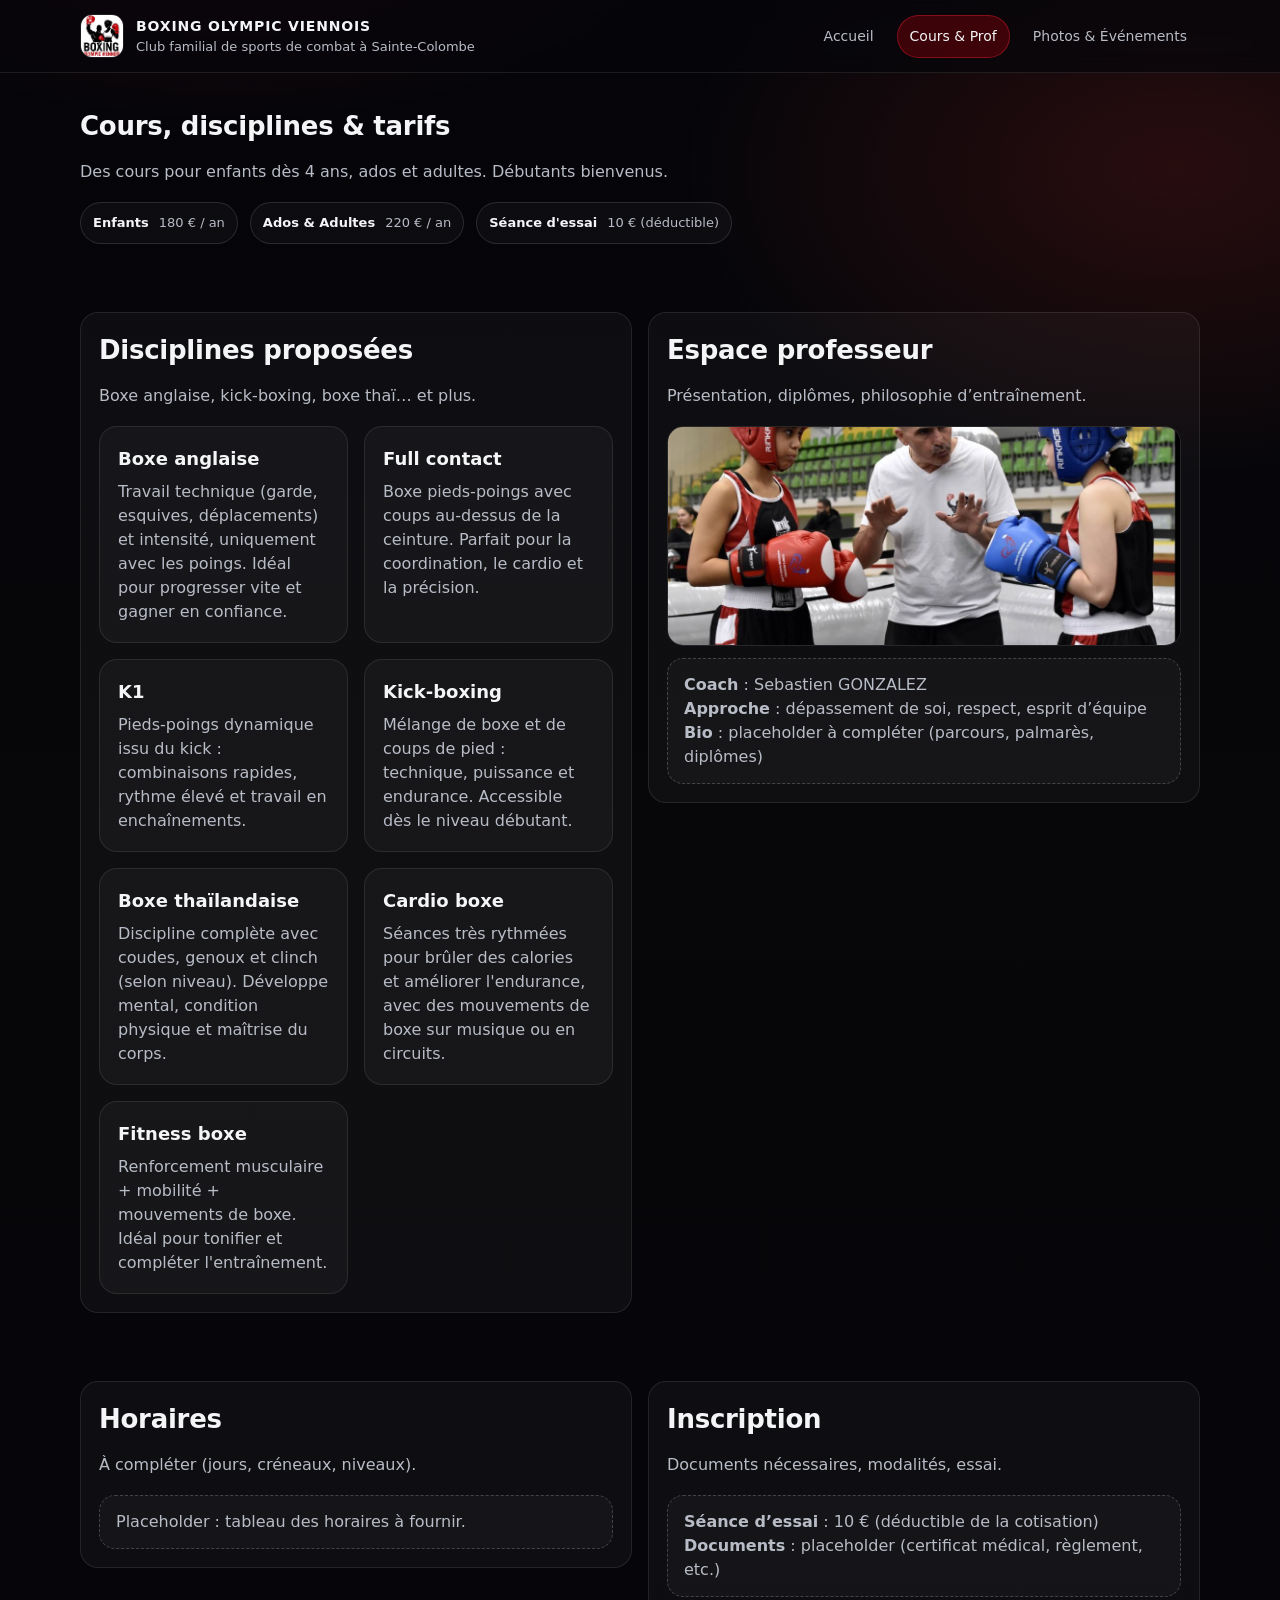
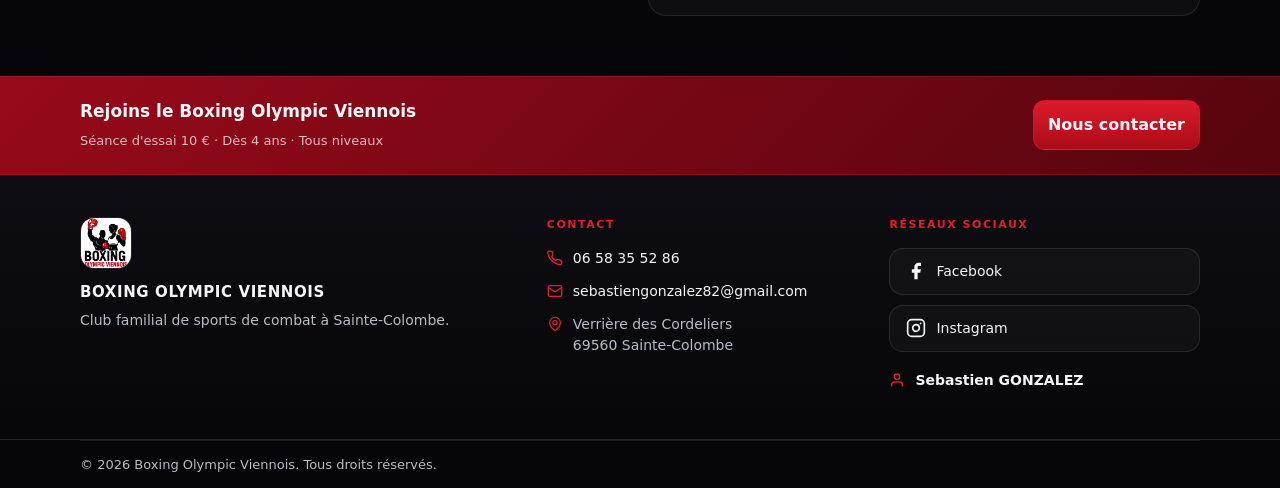
==== cours.html @ 7108d263 "m" ====
<!doctype html>
<html lang="fr">
<head>
  <meta charset="utf-8" />
  <meta name="viewport" content="width=device-width, initial-scale=1" />
  <title>Cours & Prof | Boxing Olympic Viennois</title>
  <meta name="description" content="Cours, disciplines, tarifs et informations professeur du Boxing Olympic Viennois à Sainte-Colombe." />
  <meta name="theme-color" content="#e11d2e" />

  <meta property="og:title" content="Cours & Prof | Boxing Olympic Viennois" />
  <meta property="og:description" content="Cours enfants, ados, adultes. Disciplines, tarifs et infos pratiques." />
  <meta property="og:type" content="website" />
  <meta property="og:image" content="images/logo.jpg" />

  <link rel="icon" href="images/logo.jpg" />
  <link rel="stylesheet" href="styles.css" />

  <script src="site-data.js"></script>
  <script src="script.js" defer></script>
</head>
<body>
  <a class="skip-link" href="#main">Aller au contenu</a>

  <header class="site-header">
    <div class="container header-inner">
      <a class="brand" href="index.html" aria-label="Accueil">
        <img src="images/logo.jpg" alt="Logo Boxing Olympic Viennois" />
        <div class="brand-title">
          <strong id="clubName">Boxing Olympic Viennois</strong>
          <span id="tagline">Club de boxe à Sainte-Colombe</span>
        </div>
      </a>

      <nav class="nav" aria-label="Navigation principale">
        <a href="index.html">Accueil</a>
        <a href="cours.html" aria-current="page">Cours & Prof</a>
        <a href="photos-evenements.html">Photos & Événements</a>
      </nav>
    </div>
  </header>

  <main id="main">
    <section class="section">
      <div class="container">
        <h2>Cours, disciplines & tarifs</h2>
        <p class="lead">Des cours pour enfants dès 4 ans, ados et adultes. Débutants bienvenus.</p>
        <div class="meta-row" id="pricing"></div>
      </div>
    </section>

    <section class="section">
      <div class="container split">
        <div class="card">
          <h2>Disciplines proposées</h2>
          <p class="lead">Boxe anglaise, kick-boxing, boxe thaï… et plus.</p>
          <div class="grid discipline-grid" id="disciplinesCards"></div>
        </div>

        <div class="card">
          <h2>Espace professeur</h2>
          <p class="lead">Présentation, diplômes, philosophie d’entraînement.</p>
          <img class="prof-photo" src="images/sebastien.jpg" alt="Sebastien GONZALEZ - Professeur" loading="lazy" />
          <div class="notice">
            <div><strong>Coach</strong> : Sebastien GONZALEZ</div>
            <div><strong>Approche</strong> : dépassement de soi, respect, esprit d’équipe</div>
            <div><strong>Bio</strong> : placeholder à compléter (parcours, palmarès, diplômes)</div>
          </div>
        </div>
      </div>
    </section>

    <section class="section">
      <div class="container split">
        <div class="card">
          <h2>Horaires</h2>
          <p class="lead">À compléter (jours, créneaux, niveaux).</p>
          <div class="notice">Placeholder : tableau des horaires à fournir.</div>
        </div>

        <div class="card">
          <h2>Inscription</h2>
          <p class="lead">Documents nécessaires, modalités, essai.</p>
          <div class="notice">
            <div><strong>Séance d’essai</strong> : 10 € (déductible de la cotisation)</div>
            <div><strong>Documents</strong> : placeholder (certificat médical, règlement, etc.)</div>
          </div>
        </div>
      </div>
    </section>
  </main>

  <footer class="site-footer" id="contact">

    <div class="footer-cta">
      <div class="container footer-cta-inner">
        <div>
          <strong>Rejoins le Boxing Olympic Viennois</strong>
          <span>Séance d'essai 10 € · Dès 4 ans · Tous niveaux</span>
        </div>
        <a class="btn primary" href="mailto:sebastiengonzalez82@gmail.com">Nous contacter</a>
      </div>
    </div>

    <div class="footer-body">
      <div class="container footer-cols">

        <div class="footer-col footer-col--brand">
          <img src="images/logo.jpg" alt="Logo Boxing Olympic Viennois" class="footer-logo" />
          <strong id="clubNameFooter">Boxing Olympic Viennois</strong>
          <p>Club familial de sports de combat à Sainte-Colombe.</p>
        </div>

        <div class="footer-col">
          <div class="footer-col-title">Contact</div>
          <div class="footer-contact-row">
            <svg xmlns="http://www.w3.org/2000/svg" width="16" height="16" viewBox="0 0 24 24" fill="none" stroke="currentColor" stroke-width="2" stroke-linecap="round" stroke-linejoin="round" aria-hidden="true"><path d="M22 16.92v3a2 2 0 0 1-2.18 2 19.79 19.79 0 0 1-8.63-3.07A19.5 19.5 0 0 1 4.11 12.5a19.79 19.79 0 0 1-3.07-8.67A2 2 0 0 1 3 1.72h3a2 2 0 0 1 2 1.72c.127.96.361 1.903.7 2.81a2 2 0 0 1-.45 2.11L7.09 9.91a16 16 0 0 0 6 6l1.27-1.27a2 2 0 0 1 2.11-.45c.907.339 1.85.573 2.81.7A2 2 0 0 1 21 16.92z"/></svg>
            <a id="contactPhone" href="tel:+33658355286">06 58 35 52 86</a>
          </div>
          <div class="footer-contact-row">
            <svg xmlns="http://www.w3.org/2000/svg" width="16" height="16" viewBox="0 0 24 24" fill="none" stroke="currentColor" stroke-width="2" stroke-linecap="round" stroke-linejoin="round" aria-hidden="true"><rect width="20" height="16" x="2" y="4" rx="2"/><path d="m22 7-8.97 5.7a1.94 1.94 0 0 1-2.06 0L2 7"/></svg>
            <a id="contactEmail" href="mailto:sebastiengonzalez82@gmail.com">sebastiengonzalez82@gmail.com</a>
          </div>
          <div class="footer-contact-row">
            <svg xmlns="http://www.w3.org/2000/svg" width="16" height="16" viewBox="0 0 24 24" fill="none" stroke="currentColor" stroke-width="2" stroke-linecap="round" stroke-linejoin="round" aria-hidden="true"><path d="M20 10c0 6-8 12-8 12s-8-6-8-12a8 8 0 0 1 16 0Z"/><circle cx="12" cy="10" r="3"/></svg>
            <div id="contactAddress">Verrière des Cordeliers<br>69560 Sainte-Colombe</div>
          </div>
        </div>

        <div class="footer-col">
          <div class="footer-col-title">Réseaux sociaux</div>
          <div class="footer-socials">
            <a class="social-btn" id="contactFacebook" href="https://www.facebook.com/sebastien.gonzalez.7921" target="_blank" rel="noopener" aria-label="Facebook">
              <svg xmlns="http://www.w3.org/2000/svg" width="20" height="20" viewBox="0 0 24 24" aria-hidden="true"><path fill="currentColor" d="M18 2h-3a5 5 0 0 0-5 5v3H7v4h3v8h4v-8h3l1-4h-4V7a1 1 0 0 1 1-1h3z"/></svg>
              <span>Facebook</span>
            </a>
            <a class="social-btn" id="contactInstagram" href="#" target="_blank" rel="noopener" aria-label="Instagram">
              <svg xmlns="http://www.w3.org/2000/svg" width="20" height="20" viewBox="0 0 24 24" fill="none" stroke="currentColor" stroke-width="2" stroke-linecap="round" stroke-linejoin="round" aria-hidden="true"><rect width="20" height="20" x="2" y="2" rx="5" ry="5"/><path d="M16 11.37A4 4 0 1 1 12.63 8 4 4 0 0 1 16 11.37z"/><line x1="17.5" x2="17.51" y1="6.5" y2="6.5"/></svg>
              <span>Instagram</span>
            </a>
          </div>
          <div class="footer-contact-row" style="margin-top:18px">
            <svg xmlns="http://www.w3.org/2000/svg" width="16" height="16" viewBox="0 0 24 24" fill="none" stroke="currentColor" stroke-width="2" stroke-linecap="round" stroke-linejoin="round" aria-hidden="true"><path d="M20 21v-2a4 4 0 0 0-4-4H8a4 4 0 0 0-4 4v2"/><circle cx="12" cy="7" r="4"/></svg>
            <strong id="contactName">Sebastien GONZALEZ</strong>
          </div>
        </div>

      </div>
    </div>

    <div class="container subfooter">
      <div>© <span id="year"></span> Boxing Olympic Viennois. Tous droits réservés.</div>
    </div>

    <script>
      document.getElementById('year').textContent = new Date().getFullYear();
    </script>
  </footer>
</body>
</html>
---- styles.css ----
:root{
  --bg:#07070a;
  --panel:#0f1016;
  --text:#f4f5f7;
  --muted:#b8bcc6;
  --red:#e11d2e;
  --red2:#ff3b30;
  --redDark:#2a0b10;
  --redDark2:#3a0c13;
  --border:rgba(255,255,255,.09);
  --shadow:0 18px 60px rgba(0,0,0,.55);
  --radius:18px;
}
*{box-sizing:border-box}
html{scroll-behavior:smooth}
body{
  margin:0;
  font-family:ui-sans-serif,system-ui,-apple-system,Segoe UI,Roboto,Helvetica,Arial,"Apple Color Emoji","Segoe UI Emoji";
  color:var(--text);
  background:
    radial-gradient(1000px 600px at 18% -10%, rgba(225,29,46,.20), transparent 55%),
    radial-gradient(900px 560px at 92% 8%, rgba(255,59,48,.14), transparent 55%),
    linear-gradient(180deg, #050509 0%, #07070a 40%, #050509 100%);
  line-height:1.5;
}
a{color:inherit;text-decoration:none}
a:hover{color:var(--text)}
img{max-width:100%;display:block}
.container{width:min(1120px, calc(100% - 40px)); margin:0 auto}

.skip-link{
  position:absolute; left:-999px; top:auto; width:1px; height:1px; overflow:hidden;
}
.skip-link:focus{
  left:16px; top:16px; width:auto; height:auto; padding:10px 12px;
  background:var(--panel); border:1px solid var(--border); border-radius:12px; z-index:2000;
}

.site-header{position:sticky; top:0; z-index:1000; backdrop-filter:blur(12px); background:rgba(7,7,10,.70); border-bottom:1px solid var(--border)}
.header-inner{display:flex; align-items:center; justify-content:space-between; padding:14px 0; gap:16px}
.brand{display:flex; align-items:center; gap:12px; min-width:0}
.brand img{width:44px; height:44px; border-radius:12px; object-fit:cover; border:1px solid var(--border)}
.brand-title{display:flex; flex-direction:column; min-width:0}
.brand-title strong{font-size:14px; letter-spacing:.06em; text-transform:uppercase; white-space:nowrap; overflow:hidden; text-overflow:ellipsis}
.brand-title span{font-size:13px; color:var(--muted); white-space:nowrap; overflow:hidden; text-overflow:ellipsis}

.nav{display:flex; align-items:center; gap:10px; flex-wrap:wrap; justify-content:flex-end}
.nav a{
  padding:10px 12px;
  border:1px solid transparent;
  border-radius:999px;
  color:var(--muted);
  font-size:14px;
}
.nav a:hover{color:var(--text); border-color:rgba(255,255,255,.12); background:rgba(90, 1, 1, 0.497)}
.nav a[aria-current="page"]{color:var(--text); border-color:rgba(225,29,46,.45); background:rgba(120, 1, 11, 0.468)}

.hero{padding:48px 0 18px}
.hero-grid{display:grid; grid-template-columns: 1.2fr .8fr; gap:22px; align-items:stretch}
.hero-card{
  background:linear-gradient(180deg, rgba(255,255,255,.06), rgba(255,255,255,.02));
  border:1px solid var(--border);
  border-radius:var(--radius);
  box-shadow:var(--shadow);
  overflow:hidden;
}
.hero-main{padding:28px}
.kicker{display:inline-flex; align-items:center; gap:10px; font-size:13px; color:var(--muted)}
.kicker .dot{width:8px; height:8px; border-radius:999px; background:var(--red)}
.hero h1{margin:10px 0 10px; font-size:44px; letter-spacing:-.02em; line-height:1.1}
.hero p{margin:0; color:var(--muted); font-size:16px; max-width:62ch}
.hero-actions{display:flex; gap:12px; margin-top:18px; flex-wrap:wrap}
.btn{
  display:inline-flex; align-items:center; justify-content:center;
  padding:12px 14px;
  border-radius:12px;
  border:1px solid rgba(255,255,255,.12);
  background:rgba(255,255,255,.04);
  color:var(--text);
  font-weight:600;
}
.btn:hover{border-color:rgba(255,255,255,.18); background:rgba(255,255,255,.06)}
.btn.primary{
  border-color:rgba(225,29,46,.55);
  background:linear-gradient(180deg, rgba(225,29,46,.95), rgba(175,12,26,.95));
}
.btn.primary:hover{filter:saturate(1.05) brightness(1.03)}

.hero-side{display:flex; flex-direction:column}
.hero-side .hero-card{height:100%}
.hero-media{position:relative; height:100%}
.hero-media img{width:100%; height:100%; object-fit:cover; opacity:.92}
.hero-media::after{
  content:"";
  position:absolute; inset:0;
  background:linear-gradient(180deg, rgba(7,7,10,.10) 0%, rgba(7,7,10,.60) 70%, rgba(7,7,10,.92) 100%);
}
.hero-badges{position:absolute; inset:auto 18px 18px 18px; display:flex; gap:10px; flex-wrap:wrap; z-index:2}
.badge{display:inline-flex; align-items:center; gap:10px; padding:10px 12px; border-radius:999px; border:1px solid rgba(255,255,255,.14); background:rgba(7,7,10,.55); color:var(--text); font-size:13px}
.badge span{color:var(--muted)}

.section{padding:34px 0}
.section h2{margin:0 0 14px; font-size:26px; letter-spacing:-.01em}
.section p.lead{margin:0 0 18px; color:var(--muted); max-width:75ch}

.band{
  border-top:1px solid var(--border);
  border-bottom:1px solid var(--border);
}
.band--red{
  background:
    radial-gradient(900px 520px at 15% 0%, rgba(225,29,46,.22), transparent 55%),
    linear-gradient(180deg, rgba(42,11,16,.92), rgba(26,8,12,.92));
}

.grid{display:grid; grid-template-columns: repeat(12, 1fr); gap:16px}
.card{
  background:rgba(255,255,255,.035);
  border:1px solid var(--border);
  border-radius:var(--radius);
  padding:18px;
}
.card h3{margin:0 0 8px; font-size:18px}
.card p{margin:0; color:var(--muted)}

.card--accent{
  background:linear-gradient(180deg, rgba(137, 9, 28, 0.7), rgba(182, 12, 40, 0.4));
  border-color:rgba(137, 26, 35, 0.673);
}
.card--accent h2, .card--accent h3{color:var(--text)}
.card--accent p{color:rgba(244,245,247,.84)}

 .prof-photo{
   width:100%;
   height:220px;
   object-fit:cover;
   border-radius:16px;
   border:1px solid rgba(255,255,255,.10);
   margin:12px 0 12px;
 }

.discipline-grid .card{grid-column: span 6}

.disc-tags{display:flex; flex-wrap:wrap; gap:8px; margin-top:14px}
.disc-tag{
  display:inline-flex; align-items:center;
  padding:8px 16px;
  border-radius:999px;
  border:1px solid rgba(225,29,46,.35);
  background:rgba(225,29,46,.10);
  color:var(--text);
  font-size:13px;
  font-weight:500;
  letter-spacing:.01em;
}

.features .card{grid-column: span 4}

.split{display:grid; grid-template-columns: 1fr 1fr; gap:16px; align-items:start}
.list{margin:0; padding-left:18px; color:var(--muted)}
.list li{margin:8px 0}

.meta-row{display:flex; gap:12px; flex-wrap:wrap; margin-top:14px}
.pill{display:inline-flex; align-items:center; gap:10px; padding:10px 12px; border-radius:999px; border:1px solid rgba(255,255,255,.12); background:rgba(255,255,255,.03); color:var(--muted); font-size:13px}
.pill strong{color:var(--text); font-weight:700}

.gallery{display:grid; grid-template-columns:repeat(12, 1fr); gap:12px}
.gallery a{grid-column:span 3; border-radius:16px; overflow:hidden; border:1px solid var(--border); background:rgba(255,255,255,.03)}
.gallery img{width:100%; height:190px; object-fit:cover; transition:transform .25s ease}
.gallery a:hover img{transform:scale(1.04)}
.gallery .caption{padding:10px 12px; color:var(--muted); font-size:13px}

.partners{display:grid; grid-template-columns:repeat(12, 1fr); gap:12px}
.partner{grid-column:span 3; display:flex; flex-direction:column; gap:10px; padding:14px; border-radius:16px; border:1px solid var(--border); background:rgba(255,255,255,.03)}
.partner img{width:100%; height:240px; object-fit:cover; border-radius:12px; border:1px solid rgba(255,255,255,.10)}
.partner strong{font-size:14px}
.partner span{font-size:13px; color:var(--muted)}
.partner:hover{border-color:rgba(225,29,46,.35)}

.modal{
  position:fixed;
  inset:0;
  display:none;
  align-items:center;
  justify-content:center;
  padding:20px;
  background:rgba(0,0,0,.72);
  backdrop-filter:blur(6px);
  z-index:3000;
}
.modal[aria-hidden="false"]{display:flex}
.modal__dialog{
  width:min(600px, 100%);
  max-height:calc(100vh - 40px);
  overflow:auto;
  border-radius:18px;
  border:1px solid rgba(255,255,255,.14);
  background:rgba(15,16,22,.92);
  box-shadow:var(--shadow);
}
.modal__top{
  display:flex;
  align-items:center;
  justify-content:space-between;
  gap:12px;
  padding:14px 14px 10px;
  border-bottom:1px solid var(--border);
}
.modal__title{font-weight:800}
.modal__close{
  appearance:none;
  border:1px solid rgba(255,255,255,.14);
  background:rgba(255,255,255,.04);
  color:var(--text);
  border-radius:12px;
  padding:10px 12px;
  cursor:pointer;
}
.modal__close:hover{background:rgba(255,255,255,.06)}
.modal__body{padding:14px}
.modal__img{width:100%; height:auto; border-radius:16px; border:1px solid rgba(255,255,255,.10)}
.modal__actions{display:flex; gap:10px; flex-wrap:wrap; padding:0 14px 14px}

.site-footer{margin-top:26px}

.footer-cta{
  background:linear-gradient(135deg, rgba(160,10,28,.95) 0%, rgba(90,5,15,.95) 100%);
  border-top:1px solid rgba(255,255,255,.08);
  border-bottom:1px solid rgba(225,29,46,.25);
}
.footer-cta-inner{
  display:flex; align-items:center; justify-content:space-between; gap:16px; flex-wrap:wrap;
  padding:22px 0;
}
.footer-cta strong{font-size:17px; display:block; margin-bottom:4px}
.footer-cta span{font-size:13px; color:rgba(255,255,255,.72)}

.footer-body{
  background:linear-gradient(180deg, #0d0d13 0%, #070709 100%);
  border-bottom:1px solid var(--border);
  padding:42px 0 36px;
}
.footer-cols{display:grid; grid-template-columns:1.4fr 1fr 1fr; gap:32px}
.footer-col-title{
  font-size:11px; letter-spacing:.14em; text-transform:uppercase;
  color:var(--red); font-weight:700; margin-bottom:14px;
}
.footer-logo{width:52px; height:52px; border-radius:14px; object-fit:cover; border:1px solid var(--border); margin-bottom:12px}
.footer-col--brand strong{font-size:15px; letter-spacing:.04em; text-transform:uppercase; display:block; margin-bottom:6px}
.footer-col--brand p{color:var(--muted); font-size:14px; margin:0}

.footer-contact-row{display:flex; align-items:flex-start; gap:10px; margin-bottom:12px; color:var(--muted); font-size:14px}
.footer-contact-row svg{flex-shrink:0; color:var(--red); margin-top:2px}
.footer-contact-row a{color:var(--text)}
.footer-contact-row a:hover{color:var(--red2)}
.footer-contact-row strong{color:var(--text)}

.footer-socials{display:flex; flex-direction:column; gap:10px}
.social-btn{
  display:inline-flex; align-items:center; gap:10px;
  padding:12px 16px; border-radius:14px;
  border:1px solid rgba(255,255,255,.10);
  background:rgba(255,255,255,.03);
  color:var(--text); font-size:14px;
}
.social-btn:hover{border-color:rgba(225,29,46,.45); background:rgba(225,29,46,.08); color:var(--text)}

.subfooter{padding:14px 0; color:var(--muted); font-size:13px; border-top:1px solid var(--border)}

.notice{padding:14px 16px; border-radius:16px; border:1px dashed rgba(255,255,255,.20); background:rgba(255,255,255,.03); color:var(--muted)}

@media (max-width: 980px){
  .hero-grid{grid-template-columns:1fr}
  .hero h1{font-size:38px}
  .features .card{grid-column:span 6}
  .gallery a{grid-column:span 4}
  .partner{grid-column:span 4}
}
@media (max-width: 640px){
  .header-inner{padding:12px 0}
  .brand-title span{display:none}
  .hero{padding:34px 0 12px}
  .hero h1{font-size:32px}
  .hero-main{padding:20px}
  .features .card{grid-column:span 12}
  .split{grid-template-columns:1fr}
  .gallery a{grid-column:span 6}
  .partner{grid-column:span 6}
  .footer-cols{grid-template-columns:1fr 1fr}
  .footer-cta-inner{flex-direction:column; align-items:flex-start}
}
@media (max-width: 420px){
  .gallery a{grid-column:span 12}
  .partner{grid-column:span 12}
  .footer-cols{grid-template-columns:1fr}
}
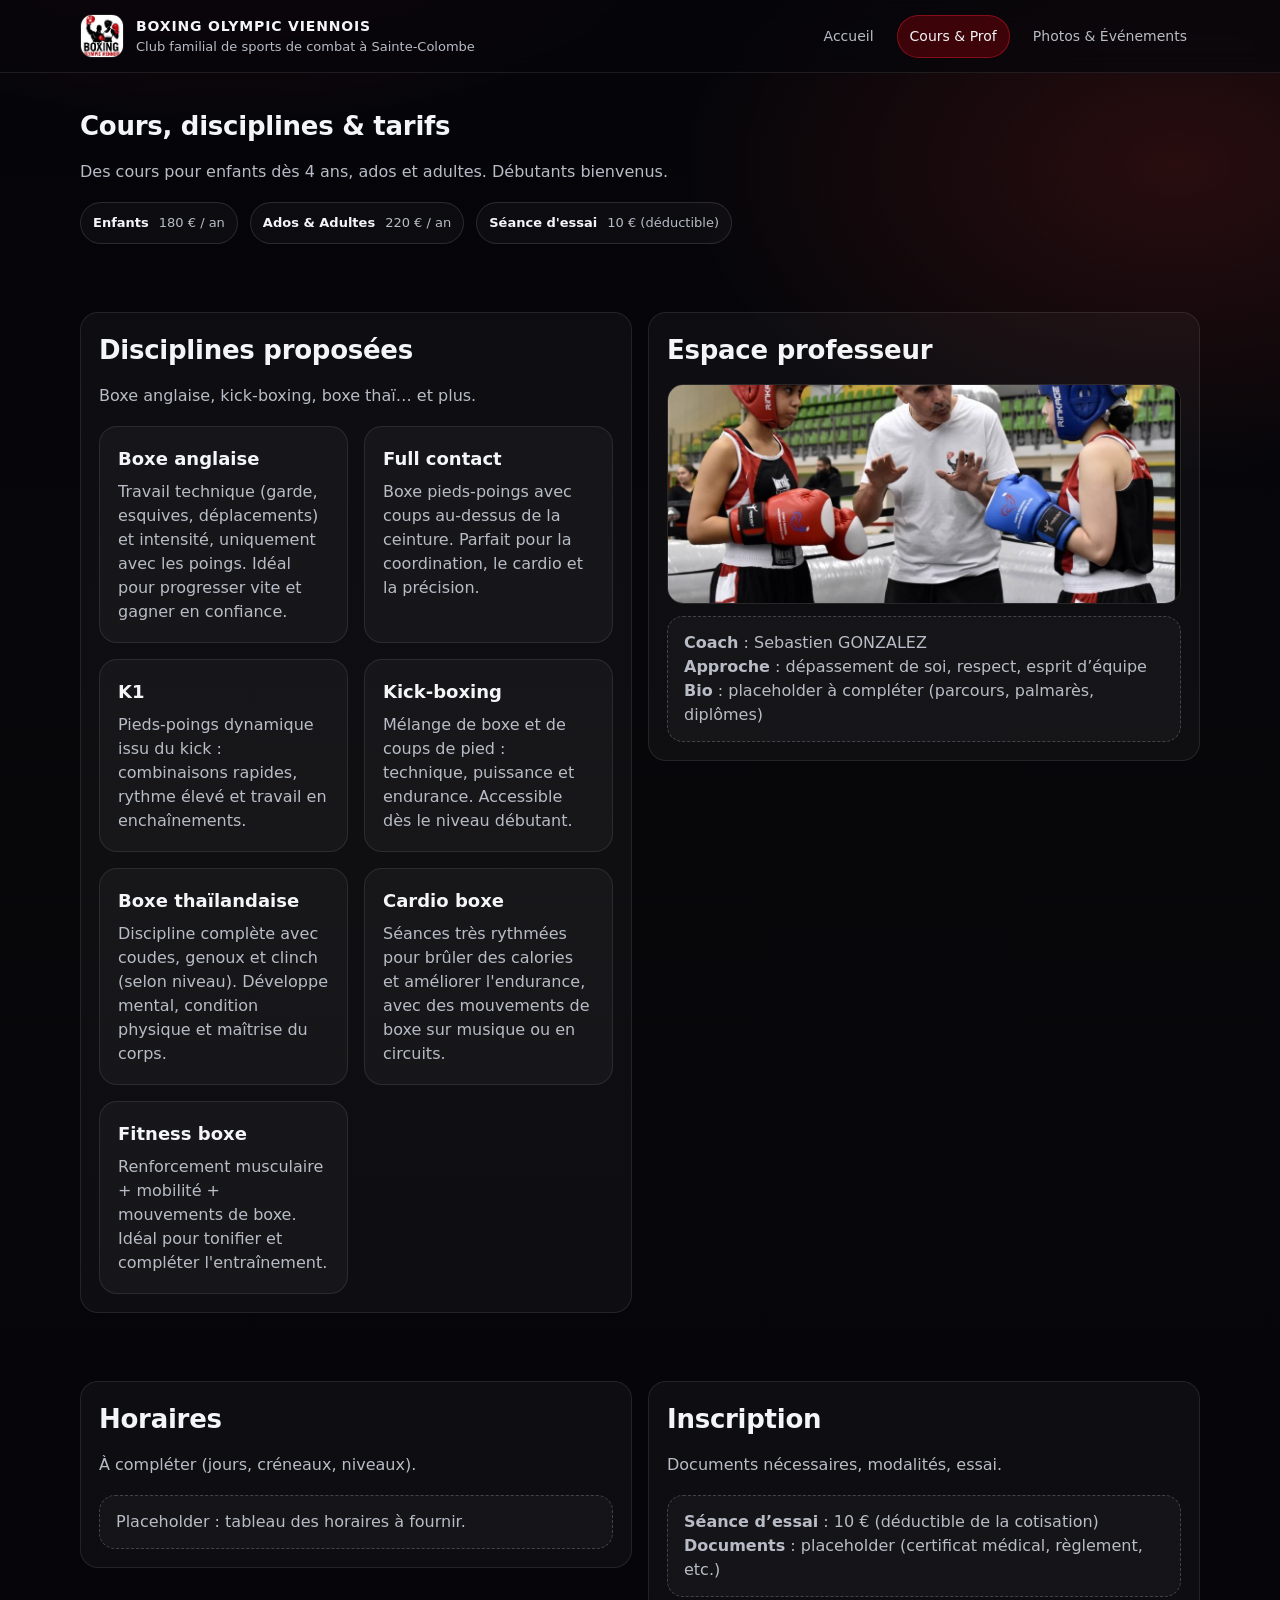
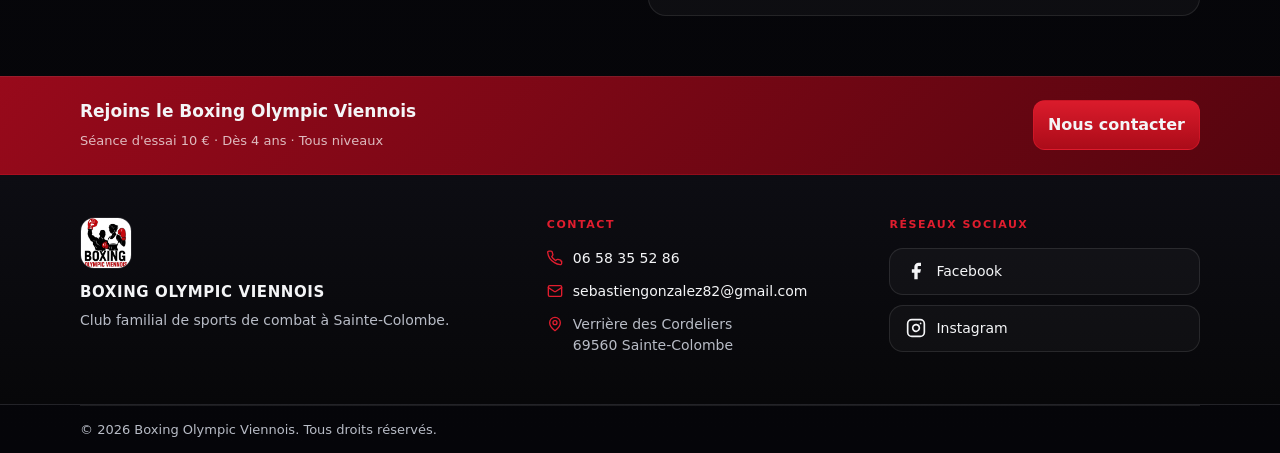
==== commit a6a55ce1: "m" ====
--- a/cours.html
+++ b/cours.html
@@ -58,7 +58,6 @@
 
         <div class="card">
           <h2>Espace professeur</h2>
-          <p class="lead">Présentation, diplômes, philosophie d’entraînement.</p>
           <img class="prof-photo" src="images/sebastien.jpg" alt="Sebastien GONZALEZ - Professeur" loading="lazy" />
           <div class="notice">
             <div><strong>Coach</strong> : Sebastien GONZALEZ</div>
@@ -138,10 +137,6 @@
               <span>Instagram</span>
             </a>
           </div>
-          <div class="footer-contact-row" style="margin-top:18px">
-            <svg xmlns="http://www.w3.org/2000/svg" width="16" height="16" viewBox="0 0 24 24" fill="none" stroke="currentColor" stroke-width="2" stroke-linecap="round" stroke-linejoin="round" aria-hidden="true"><path d="M20 21v-2a4 4 0 0 0-4-4H8a4 4 0 0 0-4 4v2"/><circle cx="12" cy="7" r="4"/></svg>
-            <strong id="contactName">Sebastien GONZALEZ</strong>
-          </div>
         </div>
 
       </div>
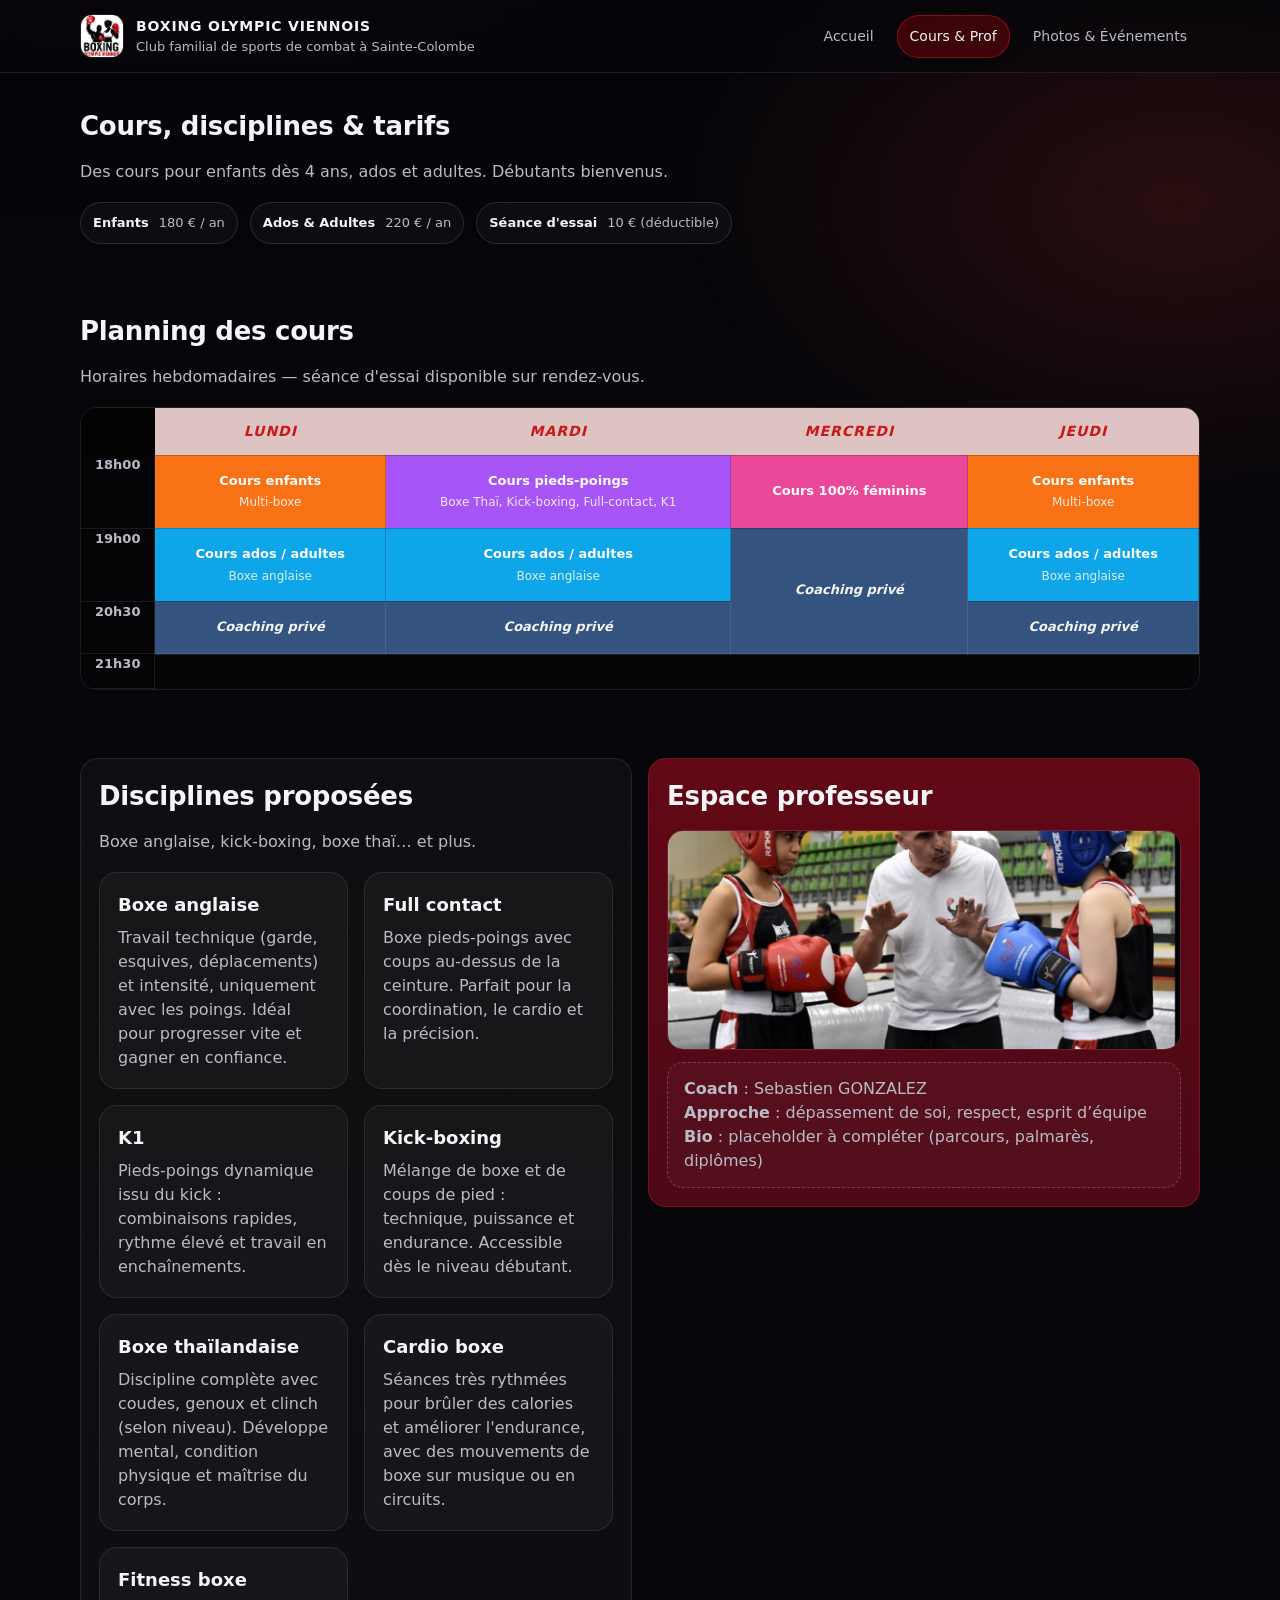
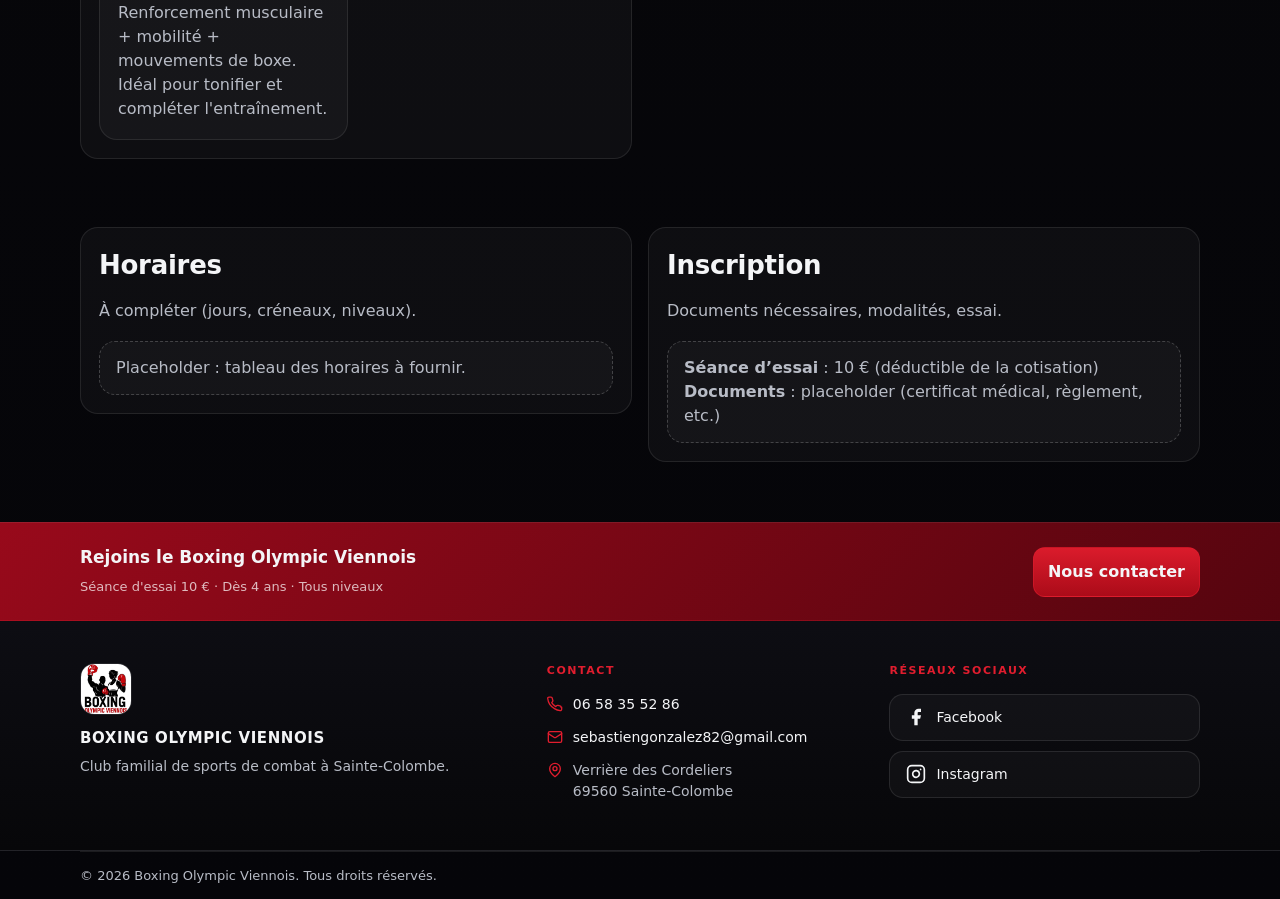
==== commit 1d2a5869: "m" ====
--- a/cours.html
+++ b/cours.html
@@ -49,6 +49,52 @@
     </section>
 
     <section class="section">
+      <div class="container">
+        <h2>Planning des cours</h2>
+        <p class="lead">Horaires hebdomadaires — séance d'essai disponible sur rendez-vous.</p>
+        <div class="schedule-wrap">
+          <table class="schedule">
+            <thead>
+              <tr>
+                <th class="schedule__time-col"></th>
+                <th>Lundi</th>
+                <th>Mardi</th>
+                <th>Mercredi</th>
+                <th>Jeudi</th>
+              </tr>
+            </thead>
+            <tbody>
+              <tr>
+                <td class="schedule__time">18h00</td>
+                <td class="schedule__cell schedule__cell--kids">Cours enfants<br><em>Multi-boxe</em></td>
+                <td class="schedule__cell schedule__cell--combat">Cours pieds-poings<br><em>Boxe Thaï, Kick-boxing, Full-contact, K1</em></td>
+                <td class="schedule__cell schedule__cell--ladies">Cours 100% féminins</td>
+                <td class="schedule__cell schedule__cell--kids">Cours enfants<br><em>Multi-boxe</em></td>
+              </tr>
+              <tr>
+                <td class="schedule__time">19h00</td>
+                <td class="schedule__cell schedule__cell--adults">Cours ados / adultes<br><em>Boxe anglaise</em></td>
+                <td class="schedule__cell schedule__cell--adults">Cours ados / adultes<br><em>Boxe anglaise</em></td>
+                <td class="schedule__cell schedule__cell--coaching" rowspan="2">Coaching privé</td>
+                <td class="schedule__cell schedule__cell--adults">Cours ados / adultes<br><em>Boxe anglaise</em></td>
+              </tr>
+              <tr>
+                <td class="schedule__time">20h30</td>
+                <td class="schedule__cell schedule__cell--coaching">Coaching privé</td>
+                <td class="schedule__cell schedule__cell--coaching">Coaching privé</td>
+                <td class="schedule__cell schedule__cell--coaching">Coaching privé</td>
+              </tr>
+              <tr>
+                <td class="schedule__time">21h30</td>
+                <td class="schedule__end" colspan="4"></td>
+              </tr>
+            </tbody>
+          </table>
+        </div>
+      </div>
+    </section>
+
+    <section class="section">
       <div class="container split">
         <div class="card">
           <h2>Disciplines proposées</h2>
@@ -56,7 +102,7 @@
           <div class="grid discipline-grid" id="disciplinesCards"></div>
         </div>
 
-        <div class="card">
+        <div class="card card--accent">
           <h2>Espace professeur</h2>
           <img class="prof-photo" src="images/sebastien.jpg" alt="Sebastien GONZALEZ - Professeur" loading="lazy" />
           <div class="notice">
--- a/styles.css
+++ b/styles.css
@@ -156,6 +156,59 @@
 
 .features .card{grid-column: span 4}
 
+.schedule-wrap{overflow-x:auto; -webkit-overflow-scrolling:touch; border-radius:16px; border:1px solid var(--border)}
+.schedule{
+  width:100%; border-collapse:collapse; min-width:560px;
+}
+.schedule thead th{
+  background:rgba(255, 224, 224, 0.867);
+  color:#ca1717;
+  font-style:italic;
+  font-weight:800;
+  padding:13px 16px;
+  text-align:center;
+  text-transform:uppercase;
+  letter-spacing:.07em;
+  font-size:14px;
+}
+.schedule__time-col{width:70px}
+.schedule thead th:first-child{background:rgba(0,0,0,.55); width:70px}
+.schedule__time{
+  color:var(--muted);
+  font-size:13px;
+  font-weight:700;
+  text-align:right;
+  padding:0px 14px 14px;
+  white-space:nowrap;
+  background:rgba(0,0,0,.35);
+  vertical-align:top;
+  border-right:1px solid var(--border);
+  border-bottom:1px solid var(--border);
+}
+.schedule__cell{
+  padding:16px 12px;
+  text-align:center;
+  font-weight:700;
+  font-size:13px;
+  border:1px solid rgba(0,0,0,.20);
+  vertical-align:middle;
+  line-height:1.45;
+}
+.schedule__cell em{
+  font-weight:400;
+  font-style:normal;
+  display:block;
+  font-size:12px;
+  margin-top:4px;
+  opacity:.85;
+}
+.schedule__end{border-top:2px solid var(--border); height:6px; background:rgba(0,0,0,.25)}
+.schedule__cell--kids    {background:#f97316; color:#fffdff}
+.schedule__cell--combat  {background:#a855f7; color:#fffdff}
+.schedule__cell--ladies  {background:#ec4899; color:#fffdff}
+.schedule__cell--adults  {background:#0ea5e9; color:#fffdff}
+.schedule__cell--coaching{background:rgba(67, 107, 162, 0.774); fffdff; font-style:italic; border:1px solid rgba(148,163,184,.20)}
+
 .split{display:grid; grid-template-columns: 1fr 1fr; gap:16px; align-items:start}
 .list{margin:0; padding-left:18px; color:var(--muted)}
 .list li{margin:8px 0}
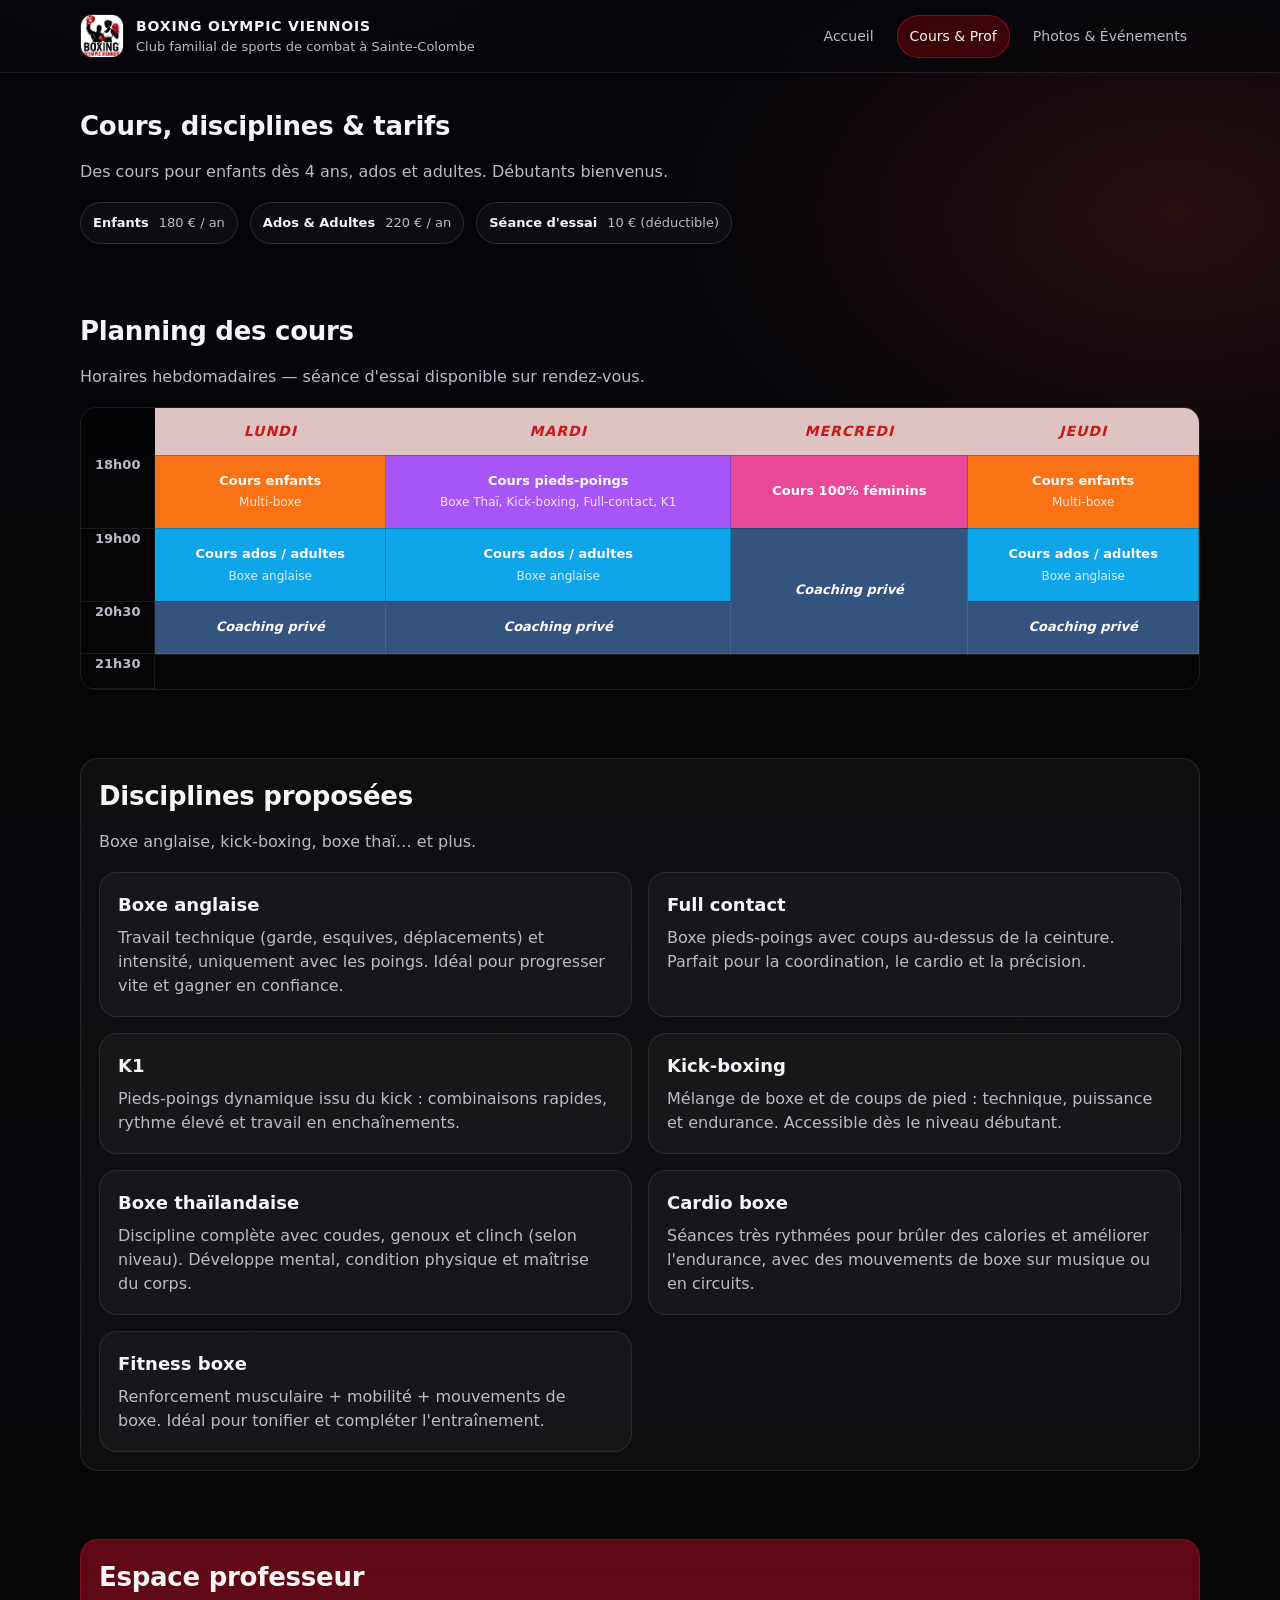
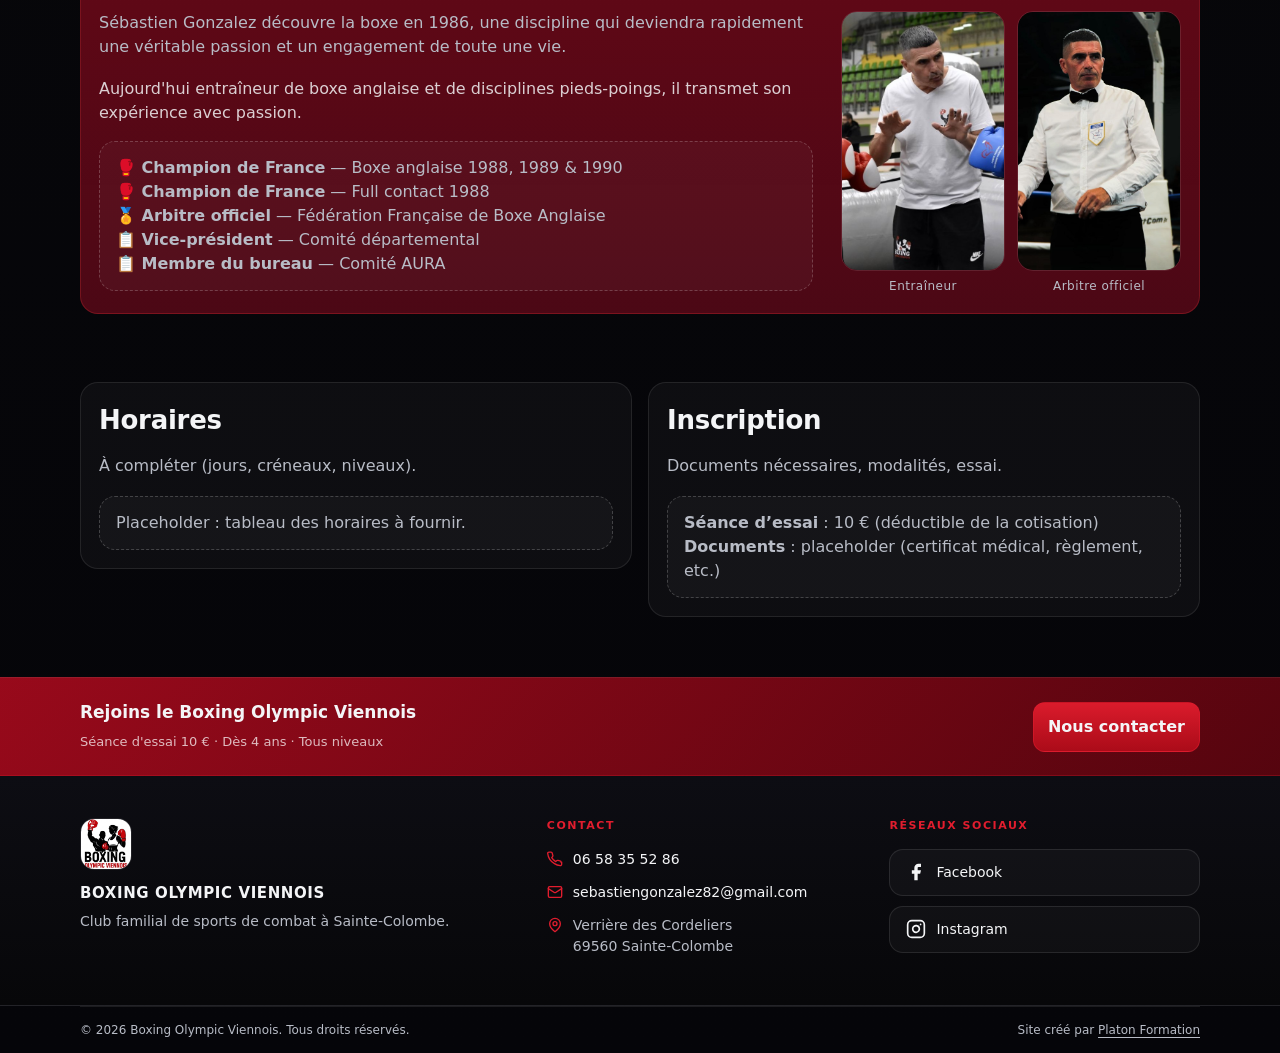
==== commit f7d5ab6c: "m" ====
--- a/cours.html
+++ b/cours.html
@@ -95,20 +95,41 @@
     </section>
 
     <section class="section">
-      <div class="container split">
+      <div class="container">
         <div class="card">
           <h2>Disciplines proposées</h2>
           <p class="lead">Boxe anglaise, kick-boxing, boxe thaï… et plus.</p>
           <div class="grid discipline-grid" id="disciplinesCards"></div>
         </div>
-
+      </div>
+    </section>
+
+    <section class="section">
+      <div class="container">
         <div class="card card--accent">
           <h2>Espace professeur</h2>
-          <img class="prof-photo" src="images/sebastien.jpg" alt="Sebastien GONZALEZ - Professeur" loading="lazy" />
-          <div class="notice">
-            <div><strong>Coach</strong> : Sebastien GONZALEZ</div>
-            <div><strong>Approche</strong> : dépassement de soi, respect, esprit d’équipe</div>
-            <div><strong>Bio</strong> : placeholder à compléter (parcours, palmarès, diplômes)</div>
+          <div class="prof-layout">
+            <div class="prof-bio">
+              <p class="lead">Sébastien Gonzalez découvre la boxe en 1986, une discipline qui deviendra rapidement une véritable passion et un engagement de toute une vie.</p>
+              <p>Aujourd'hui entraîneur de boxe anglaise et de disciplines pieds-poings, il transmet son expérience avec passion.</p>
+              <div class="notice" style="margin-top:16px">
+                <div><strong>🥊 Champion de France</strong> — Boxe anglaise 1988, 1989 &amp; 1990</div>
+                <div><strong>🥊 Champion de France</strong> — Full contact 1988</div>
+                <div><strong>🏅 Arbitre officiel</strong> — Fédération Française de Boxe Anglaise</div>
+                <div><strong>📋 Vice-président</strong> — Comité départemental</div>
+                <div><strong>📋 Membre du bureau</strong> — Comité AURA</div>
+              </div>
+            </div>
+            <div class="prof-photos">
+              <figure>
+                <img class="prof-photo" src="images/sebastien.jpg" alt="Sébastien GONZALEZ - Entraîneur" loading="lazy" />
+                <figcaption>Entraîneur</figcaption>
+              </figure>
+              <figure>
+                <img class="prof-photo" src="images/sebastien2.jpg" alt="Sébastien GONZALEZ - Arbitre officiel" loading="lazy" />
+                <figcaption>Arbitre officiel</figcaption>
+              </figure>
+            </div>
           </div>
         </div>
       </div>
@@ -190,6 +211,7 @@
 
     <div class="container subfooter">
       <div>© <span id="year"></span> Boxing Olympic Viennois. Tous droits réservés.</div>
+      <div>Site créé par <a href="https://platonformation.com" target="_blank" rel="noopener">Platon Formation</a></div>
     </div>
 
     <script>
--- a/styles.css
+++ b/styles.css
@@ -130,14 +130,19 @@
 .card--accent h2, .card--accent h3{color:var(--text)}
 .card--accent p{color:rgba(244,245,247,.84)}
 
- .prof-photo{
-   width:100%;
-   height:220px;
-   object-fit:cover;
-   border-radius:16px;
-   border:1px solid rgba(255,255,255,.10);
-   margin:12px 0 12px;
- }
+.prof-layout{display:grid; grid-template-columns:1fr 340px; gap:28px; align-items:start}
+.prof-photos{display:grid; grid-template-columns:1fr 1fr; gap:12px}
+.prof-photos figure{margin:0}
+.prof-photos figcaption{text-align:center; font-size:12px; color:var(--muted); margin-top:6px; letter-spacing:.04em}
+.prof-photo{
+  width:100%;
+  height:260px;
+  object-fit:cover;
+  object-position:top;
+  border-radius:16px;
+  border:1px solid rgba(255,255,255,.10);
+  display:block;
+}
 
 .discipline-grid .card{grid-column: span 6}
 
@@ -207,7 +212,7 @@
 .schedule__cell--combat  {background:#a855f7; color:#fffdff}
 .schedule__cell--ladies  {background:#ec4899; color:#fffdff}
 .schedule__cell--adults  {background:#0ea5e9; color:#fffdff}
-.schedule__cell--coaching{background:rgba(67, 107, 162, 0.774); fffdff; font-style:italic; border:1px solid rgba(148,163,184,.20)}
+.schedule__cell--coaching{background:rgba(67, 107, 162, 0.774); color:#fffdff; font-style:italic; border:1px solid rgba(148,163,184,.20)}
 
 .split{display:grid; grid-template-columns: 1fr 1fr; gap:16px; align-items:start}
 .list{margin:0; padding-left:18px; color:var(--muted)}
@@ -318,9 +323,17 @@
 }
 .social-btn:hover{border-color:rgba(225,29,46,.45); background:rgba(225,29,46,.08); color:var(--text)}
 
-.subfooter{padding:14px 0; color:var(--muted); font-size:13px; border-top:1px solid var(--border)}
-
 .notice{padding:14px 16px; border-radius:16px; border:1px dashed rgba(255,255,255,.20); background:rgba(255,255,255,.03); color:var(--muted)}
+
+.subfooter{
+  display:flex; align-items:center; justify-content:space-between; flex-wrap:wrap; gap:8px;
+  padding:14px 0;
+  border-top:1px solid var(--border);
+  font-size:12px;
+  color:var(--muted);
+}
+.subfooter a{color:var(--muted); text-decoration:underline; text-underline-offset:3px}
+.subfooter a:hover{color:var(--red2)}
 
 @media (max-width: 980px){
   .hero-grid{grid-template-columns:1fr}
@@ -341,6 +354,7 @@
   .partner{grid-column:span 6}
   .footer-cols{grid-template-columns:1fr 1fr}
   .footer-cta-inner{flex-direction:column; align-items:flex-start}
+  .prof-layout{grid-template-columns:1fr}
 }
 @media (max-width: 420px){
   .gallery a{grid-column:span 12}
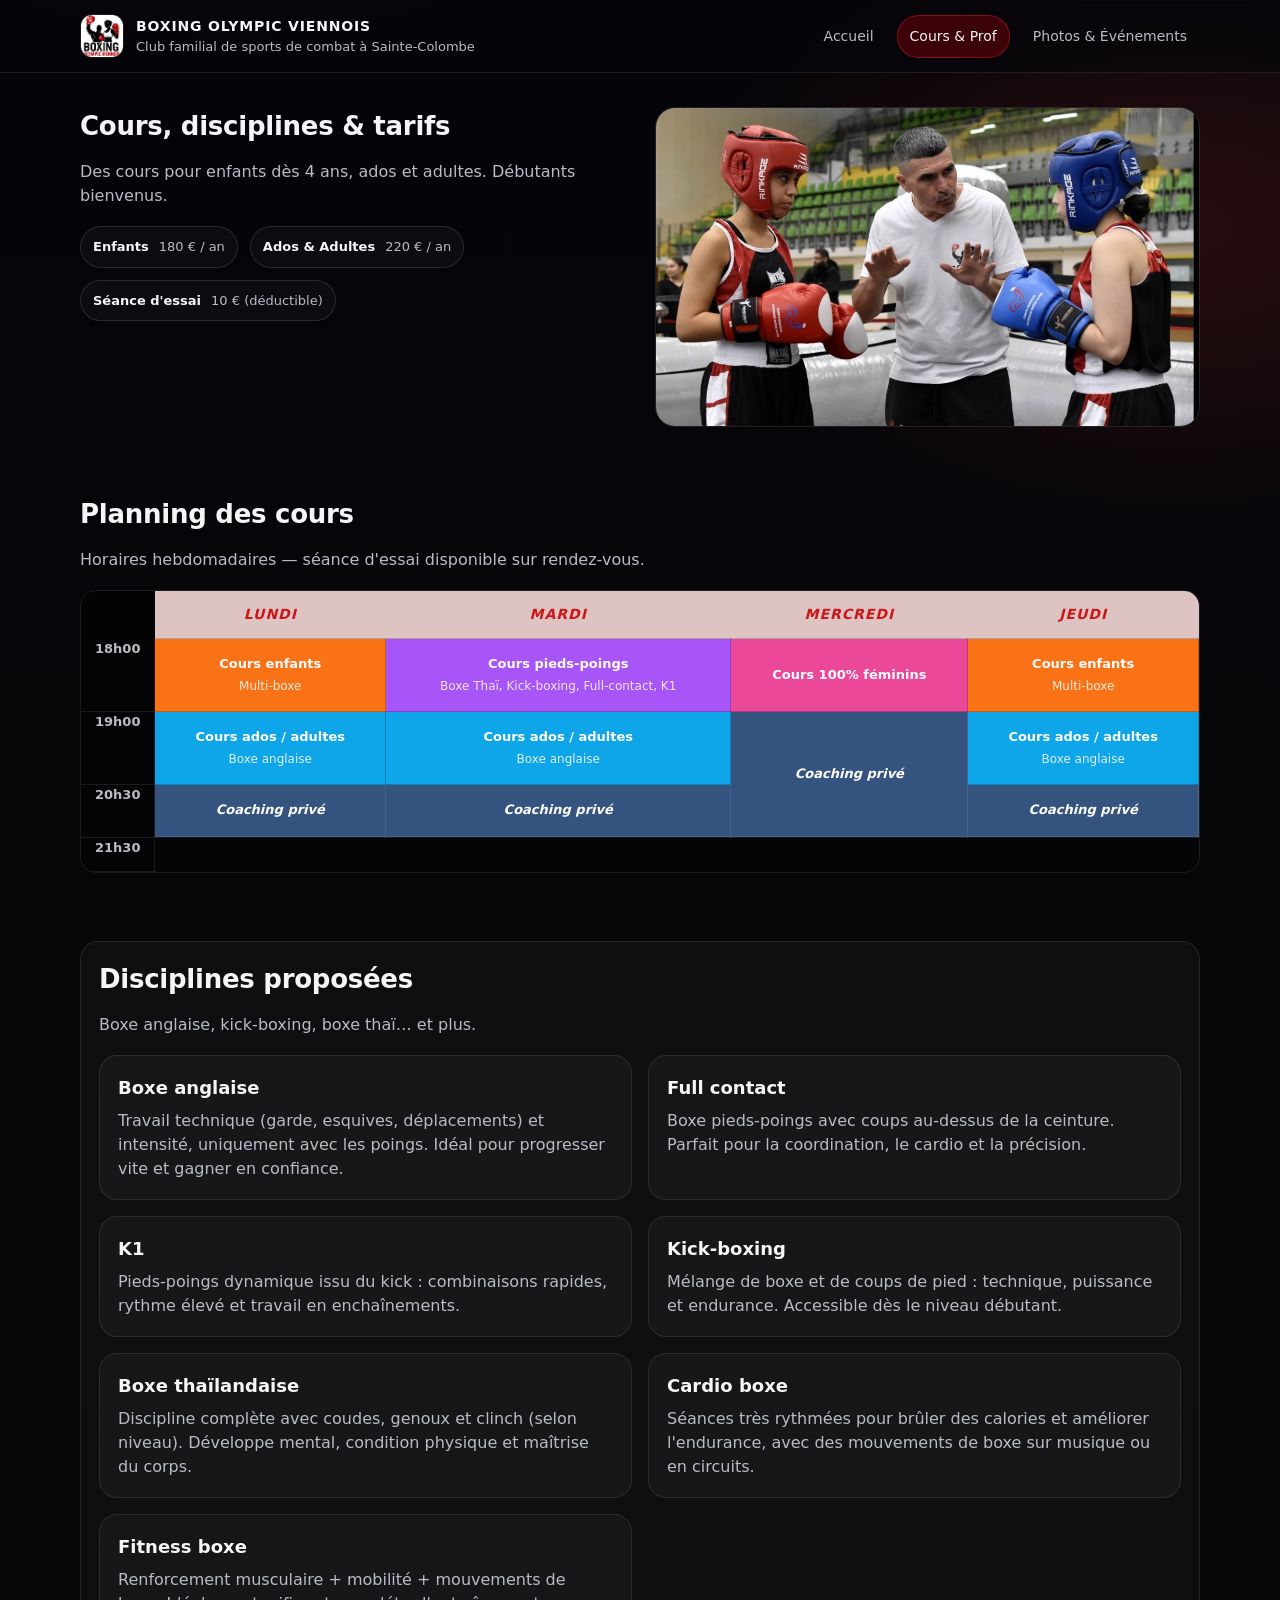
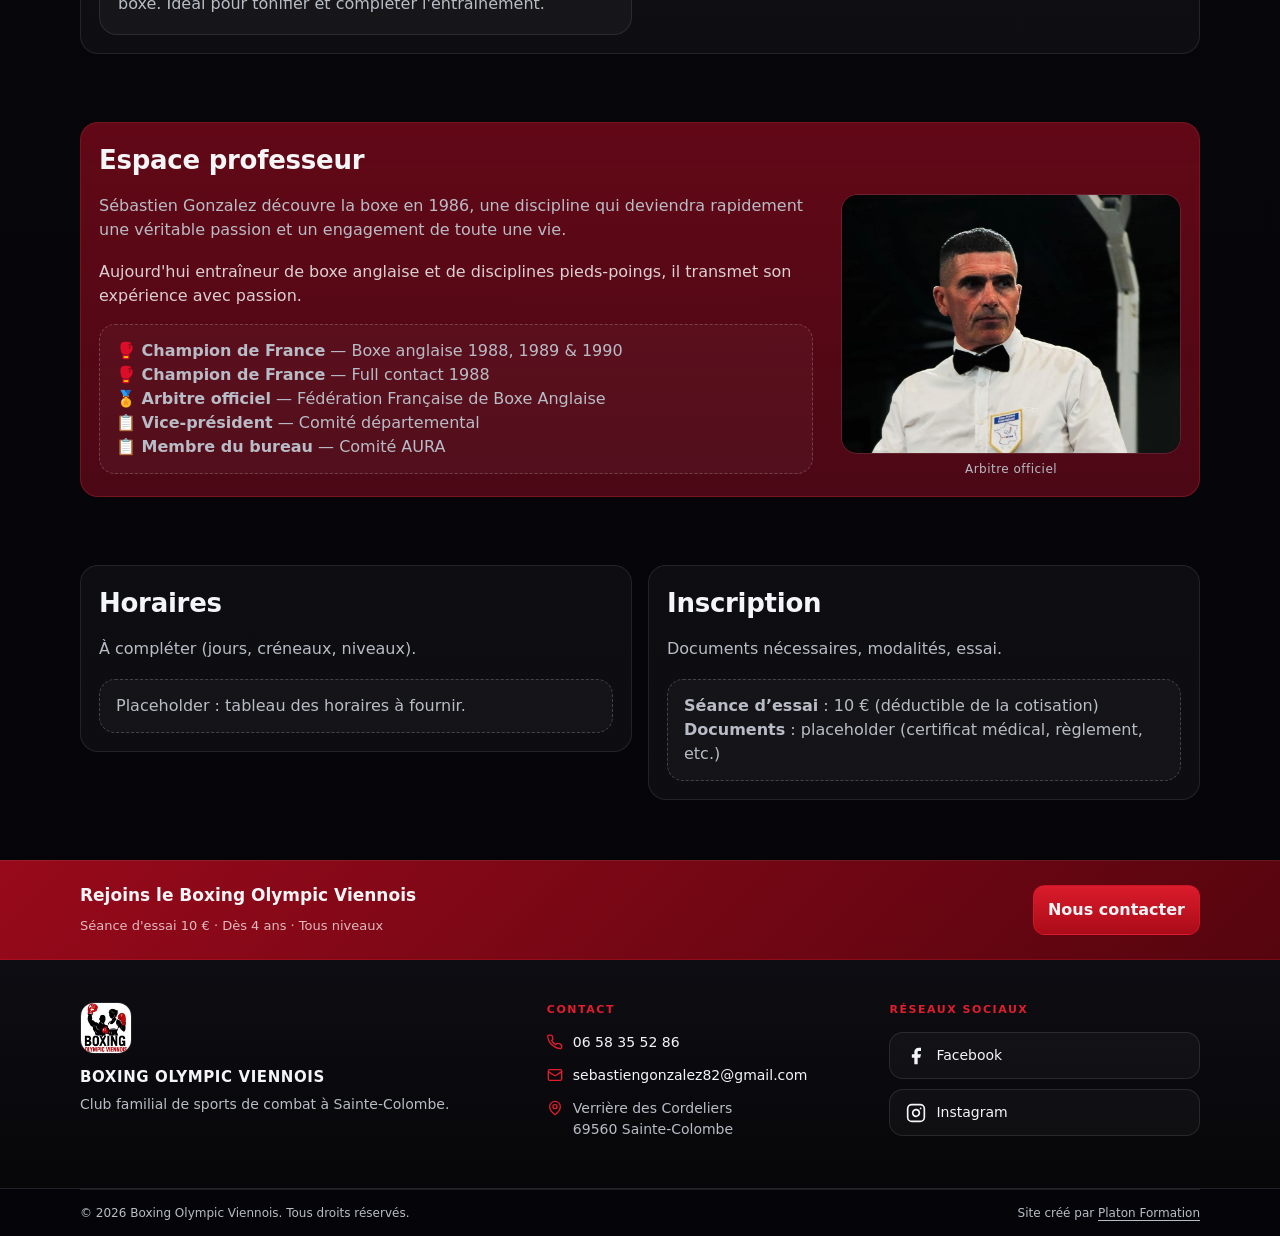
==== commit f4f86be7: "m" ====
--- a/cours.html
+++ b/cours.html
@@ -42,9 +42,14 @@
   <main id="main">
     <section class="section">
       <div class="container">
-        <h2>Cours, disciplines & tarifs</h2>
-        <p class="lead">Des cours pour enfants dès 4 ans, ados et adultes. Débutants bienvenus.</p>
-        <div class="meta-row" id="pricing"></div>
+        <div class="cours-intro">
+          <div>
+            <h2>Cours, disciplines &amp; tarifs</h2>
+            <p class="lead">Des cours pour enfants dès 4 ans, ados et adultes. Débutants bienvenus.</p>
+            <div class="meta-row" id="pricing"></div>
+          </div>
+          <img class="cours-intro-photo" src="images/sebastien.jpg" alt="Sébastien GONZALEZ - Entraîneur" loading="lazy" />
+        </div>
       </div>
     </section>
 
@@ -122,10 +127,6 @@
             </div>
             <div class="prof-photos">
               <figure>
-                <img class="prof-photo" src="images/sebastien.jpg" alt="Sébastien GONZALEZ - Entraîneur" loading="lazy" />
-                <figcaption>Entraîneur</figcaption>
-              </figure>
-              <figure>
                 <img class="prof-photo" src="images/sebastien2.jpg" alt="Sébastien GONZALEZ - Arbitre officiel" loading="lazy" />
                 <figcaption>Arbitre officiel</figcaption>
               </figure>
--- a/styles.css
+++ b/styles.css
@@ -130,8 +130,12 @@
 .card--accent h2, .card--accent h3{color:var(--text)}
 .card--accent p{color:rgba(244,245,247,.84)}
 
+.cours-intro{display:flex; align-items:stretch; gap:32px}
+.cours-intro > div{flex:1}
+.cours-intro-photo{flex:1; width:100%; height:320px; object-fit:cover; object-position:top; border-radius:20px; border:1px solid rgba(255,255,255,.10)}
+
 .prof-layout{display:grid; grid-template-columns:1fr 340px; gap:28px; align-items:start}
-.prof-photos{display:grid; grid-template-columns:1fr 1fr; gap:12px}
+.prof-photos{grid-template-columns:1fr 1fr; gap:12px}
 .prof-photos figure{margin:0}
 .prof-photos figcaption{text-align:center; font-size:12px; color:var(--muted); margin-top:6px; letter-spacing:.04em}
 .prof-photo{
@@ -355,6 +359,8 @@
   .footer-cols{grid-template-columns:1fr 1fr}
   .footer-cta-inner{flex-direction:column; align-items:flex-start}
   .prof-layout{grid-template-columns:1fr}
+  .cours-intro{flex-direction:column}
+  .cours-intro-photo{width:100%; height:220px}
 }
 @media (max-width: 420px){
   .gallery a{grid-column:span 12}
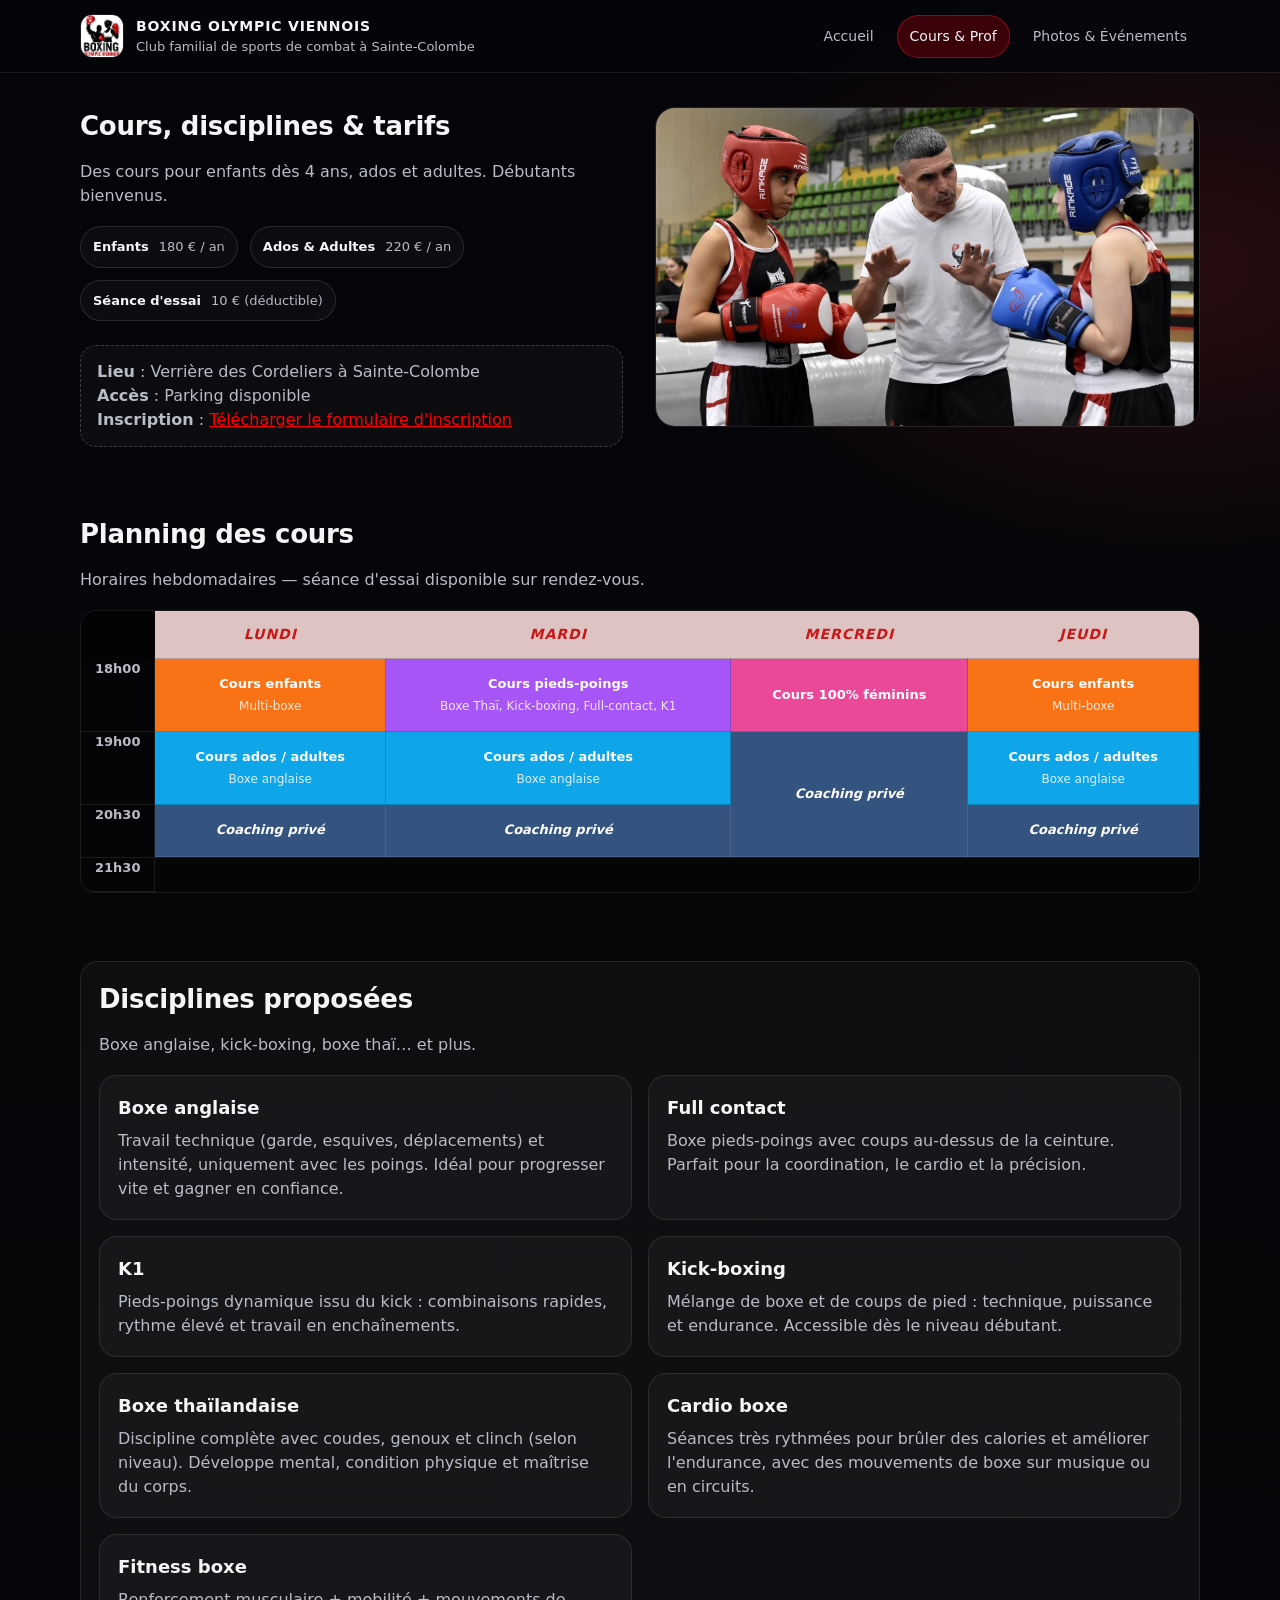
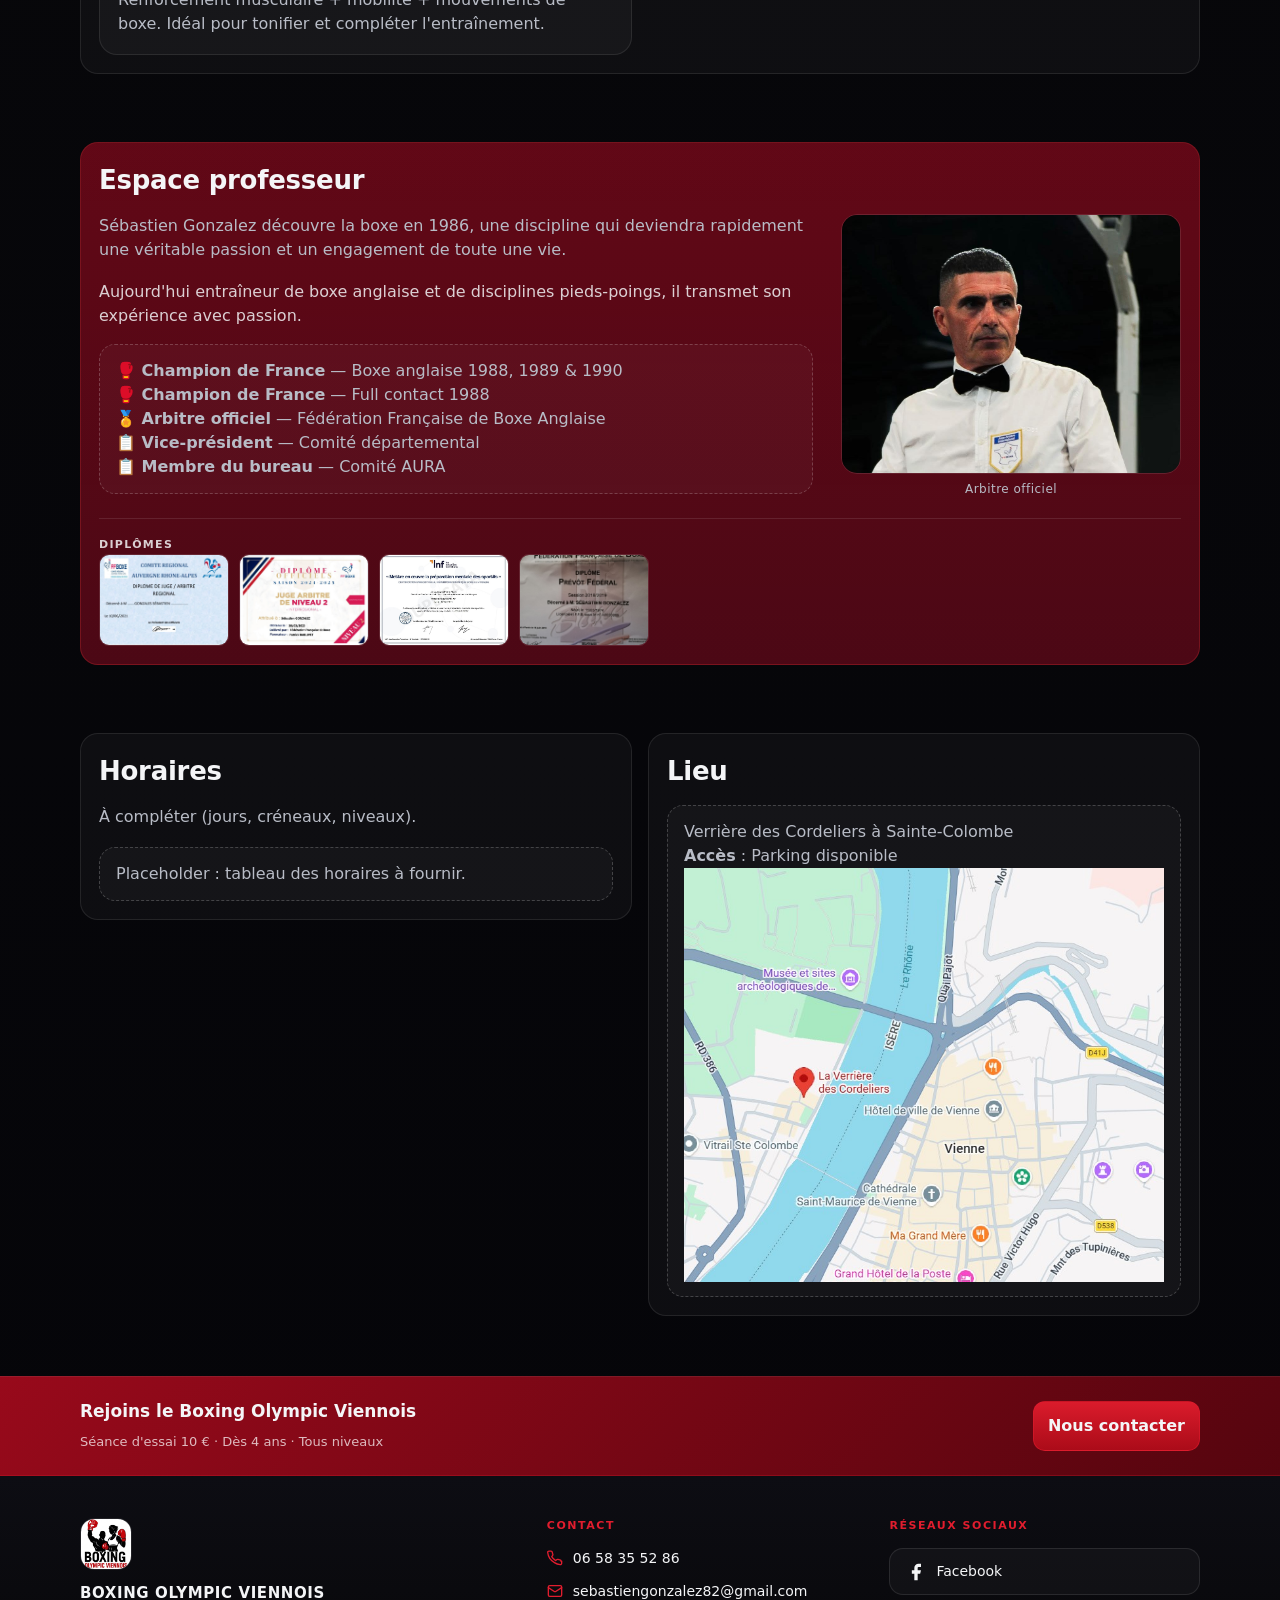
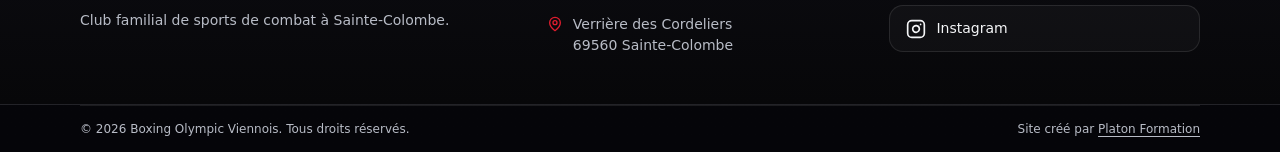
==== commit d8e65bae: "m" ====
--- a/cours.html
+++ b/cours.html
@@ -47,6 +47,12 @@
             <h2>Cours, disciplines &amp; tarifs</h2>
             <p class="lead">Des cours pour enfants dès 4 ans, ados et adultes. Débutants bienvenus.</p>
             <div class="meta-row" id="pricing"></div>
+            <br>
+            <div class="notice">
+              <div><strong>Lieu</strong> : Verrière des Cordeliers à Sainte-Colombe</div>
+              <div><strong>Accès</strong> : Parking disponible</div>
+              <div><strong>Inscription</strong> : <a href="inscription.pdf" target="_blank" download style="color: red; text-decoration: underline;">Télécharger le formulaire d'inscription</a></div>
+            </div>
           </div>
           <img class="cours-intro-photo" src="images/sebastien.jpg" alt="Sébastien GONZALEZ - Entraîneur" loading="lazy" />
         </div>
@@ -132,6 +138,23 @@
               </figure>
             </div>
           </div>
+          <div class="diplomes">
+            <p class="diplomes-label">Diplômes</p>
+            <div class="diplomes-row">
+              <a class="diplome-link" href="images/diplome%20(1).jpg" data-image="images/diplome%20(1).jpg" data-title="Diplôme Juge Arbitre Sébastien GONZALEZ">
+                <img src="images/diplome%20(1).jpg" alt="Diplôme 1" loading="lazy" />
+              </a>
+              <a class="diplome-link" href="images/diplome%20(2).jpg" data-image="images/diplome%20(2).jpg" data-title="Diplôme Juge Arbitre de Niveau 2 Sébastien GONZALEZ">
+                <img src="images/diplome%20(2).jpg" alt="Diplôme 2" loading="lazy" />
+              </a>
+              <a class="diplome-link" href="images/diplome%20(3).jpg" data-image="images/diplome%20(3).jpg" data-title="Diplôme — Sébastien GONZALEZ">
+                <img src="images/diplome%20(3).jpg" alt="Diplôme 3" loading="lazy" />
+              </a>
+              <a class="diplome-link" href="images/diplome%20(4).jpg" data-image="images/diplome%20(4).jpg" data-title="Diplôme — Sébastien GONZALEZ">
+                <img src="images/diplome%20(4).jpg" alt="Diplôme 4" loading="lazy" />
+              </a>
+            </div>
+          </div>
         </div>
       </div>
     </section>
@@ -145,11 +168,12 @@
         </div>
 
         <div class="card">
-          <h2>Inscription</h2>
-          <p class="lead">Documents nécessaires, modalités, essai.</p>
+          <h2>Lieu</h2>
           <div class="notice">
-            <div><strong>Séance d’essai</strong> : 10 € (déductible de la cotisation)</div>
-            <div><strong>Documents</strong> : placeholder (certificat médical, règlement, etc.)</div>
+            <div>Verrière des Cordeliers à Sainte-Colombe</div>
+            <div><strong>Accès</strong> : Parking disponible</div>
+            <!-- photo lieumaps.jpg avec link  "https://www.google.com/maps/place/La+Verri%C3%A8re+des+Cordeliers/@45.5275546,4.8681818,15.78z/data=!4m6!3m5!1s0x47f4dfaf33439221:0x3689e17a5d91746e!8m2!3d45.5267077!4d4.8694931!16s%2Fg%2F11b6dq5k90?entry=ttu&g_ep=EgoyMDI2MDUwMi4wIKXMDSoASAFQAw%3D%3D"-->
+            <div><a href="https://www.google.com/maps/place/La+Verri%C3%A8re+des+Cordeliers/@45.5275546,4.8681818,15.78z/data=!4m6!3m5!1s0x47f4dfaf33439221:0x3689e17a5d91746e!8m2!3d45.5267077!4d4.8694931!16s%2Fg%2F11b6dq5k90?entry=ttu&g_ep=EgoyMDI2MDUwMi4wIKXMDSoASAFQAw%3D%3D" target="_blank"><img src="images/lieumaps.jpg" alt="Lieu" loading="lazy" /></a></div>
           </div>
         </div>
       </div>
--- a/styles.css
+++ b/styles.css
@@ -149,6 +149,50 @@
 }
 
 .discipline-grid .card{grid-column: span 6}
+
+.palmares{
+  margin-top:28px;
+  padding:24px 28px;
+  border-radius:20px;
+  background:linear-gradient(135deg, rgba(225,29,46,.10) 0%, rgba(42,11,16,.55) 100%);
+  border:1px solid rgba(225,29,46,.28);
+}
+.palmares-header{margin-bottom:14px}
+.palmares-season{font-size:11px; letter-spacing:.14em; text-transform:uppercase; color:var(--red); font-weight:700}
+.palmares-header h3{margin:4px 0 0; font-size:20px; font-weight:800; color:var(--text)}
+.palmares-hero{display:flex; align-items:baseline; gap:12px; margin-bottom:20px}
+.palmares-big{font-size:76px; font-weight:900; color:var(--red); line-height:1}
+.palmares-big-label{font-size:15px; color:var(--muted); font-weight:600; text-transform:uppercase; letter-spacing:.08em}
+.palmares-grid{display:grid; grid-template-columns:repeat(4,1fr); gap:12px; margin-bottom:16px}
+.palmares-stat{
+  background:rgba(255,255,255,.05);
+  border:1px solid rgba(255,255,255,.09);
+  border-radius:14px;
+  padding:16px 10px;
+  text-align:center;
+}
+.palmares-num{display:block; font-size:38px; font-weight:900; color:var(--red2); line-height:1; margin-bottom:6px}
+.palmares-desc{font-size:12px; color:var(--muted); line-height:1.45}
+.palmares-callout{
+  display:flex; align-items:center; gap:12px;
+  padding:14px 18px;
+  border-radius:14px;
+  background:rgba(225,29,46,.15);
+  border:1px solid rgba(225,29,46,.35);
+  font-size:14px; font-weight:600; color:var(--text);
+}
+
+.diplomes{margin-top:20px; padding-top:18px; border-top:1px solid rgba(255,255,255,.10)}
+.diplomes-label{font-size:11px; text-transform:uppercase; letter-spacing:.12em; color:var(--muted); font-weight:700; margin:0 0 10px}
+.diplomes-row{display:flex; gap:10px; flex-wrap:wrap}
+.diplome-link{
+  display:block; border-radius:10px; overflow:hidden;
+  border:1px solid rgba(255,255,255,.12);
+  transition:border-color .2s, transform .2s;
+  flex:1; min-width:80px; max-width:130px;
+}
+.diplome-link:hover{border-color:var(--red); transform:scale(1.03)}
+.diplome-link img{width:100%; height:90px; object-fit:cover; display:block}
 
 .disc-tags{display:flex; flex-wrap:wrap; gap:8px; margin-top:14px}
 .disc-tag{
@@ -361,6 +405,8 @@
   .prof-layout{grid-template-columns:1fr}
   .cours-intro{flex-direction:column}
   .cours-intro-photo{width:100%; height:220px}
+  .palmares-grid{grid-template-columns:repeat(2,1fr)}
+  .palmares-big{font-size:56px}
 }
 @media (max-width: 420px){
   .gallery a{grid-column:span 12}
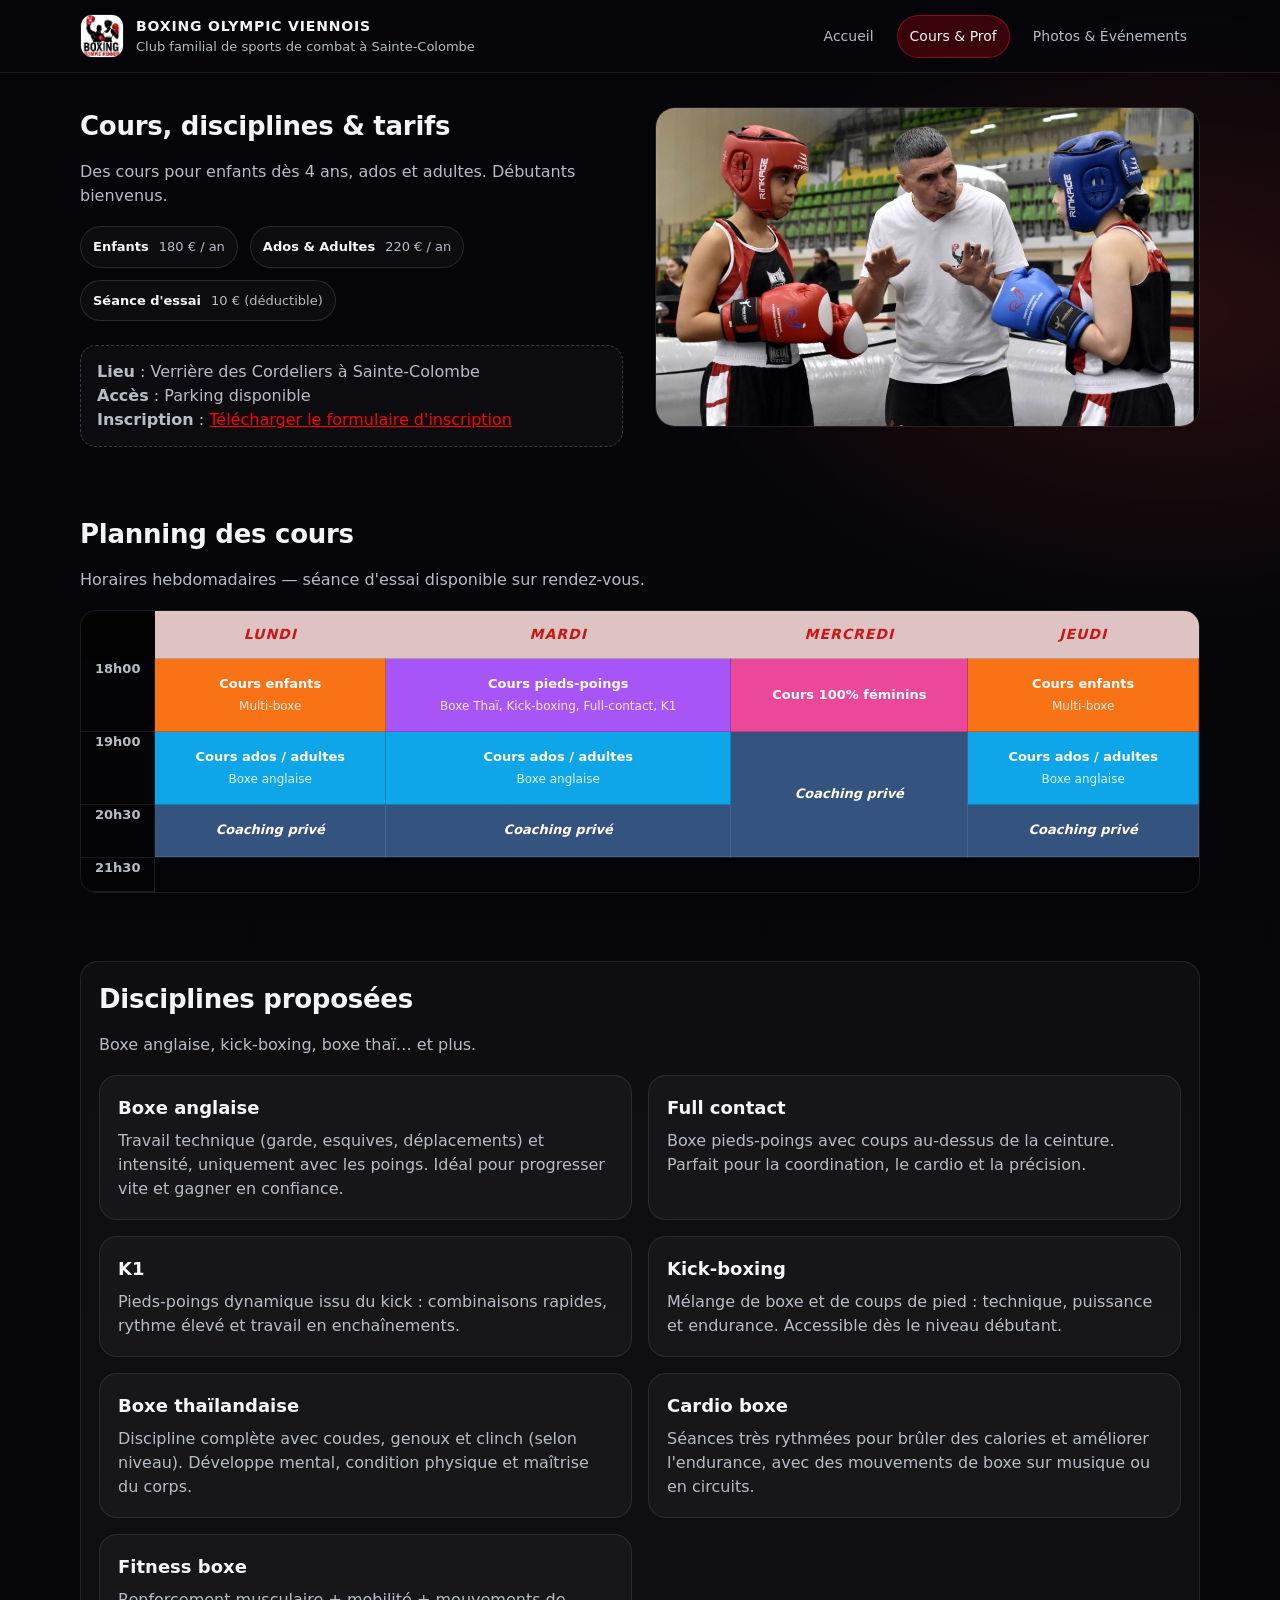
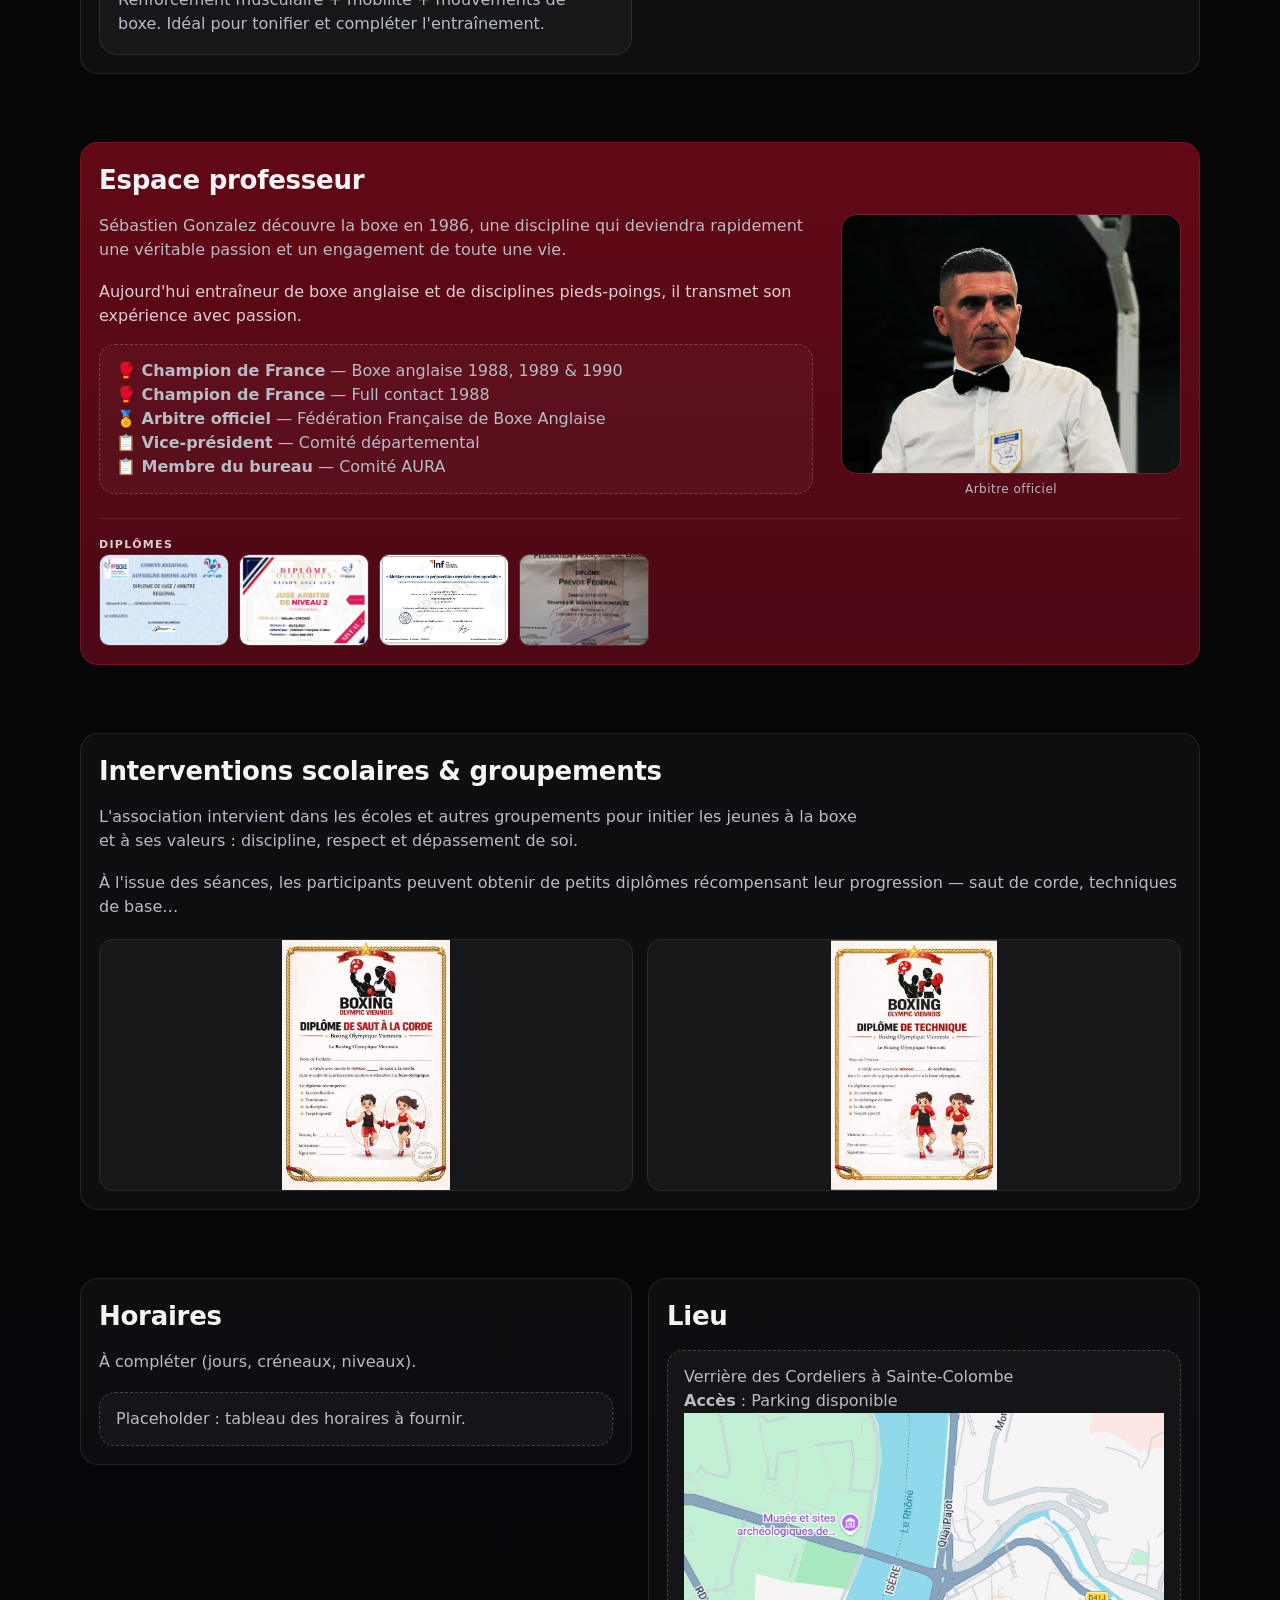
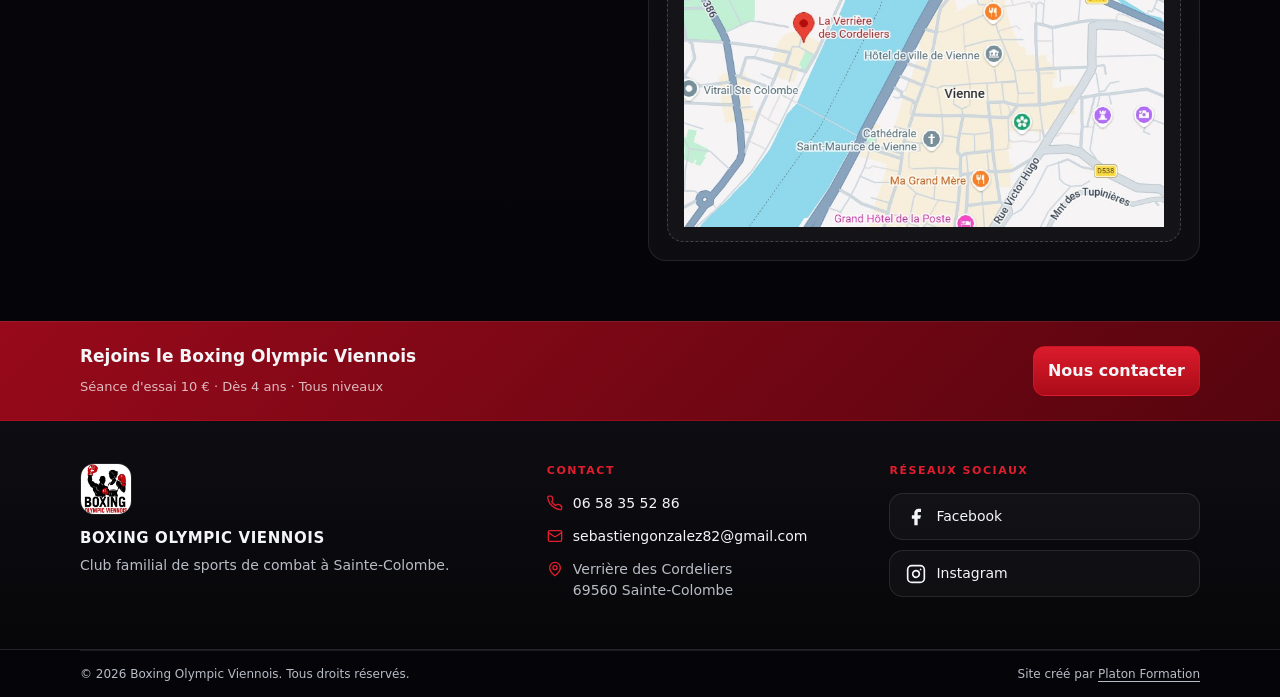
==== commit 4628eb0a: "m" ====
--- a/cours.html
+++ b/cours.html
@@ -160,6 +160,24 @@
     </section>
 
     <section class="section">
+      <div class="container">
+        <div class="card">
+          <h2>Interventions scolaires &amp; groupements</h2>
+          <p class="lead">L'association intervient dans les écoles et autres groupements pour initier les jeunes à la boxe et à ses valeurs : discipline, respect et dépassement de soi.</p>
+          <p style="color:var(--muted)">À l'issue des séances, les participants peuvent obtenir de petits diplômes récompensant leur progression — saut de corde, techniques de base…</p>
+          <div class="interv-photos">
+            <a href="images/photos/Dilome%20saut%20de%20corde.jpg" data-image="images/photos/Dilome%20saut%20de%20corde.jpg" data-title="Diplôme saut de corde">
+              <img src="images/photos/Dilome%20saut%20de%20corde.jpg" alt="Diplôme saut de corde" loading="lazy" />
+            </a>
+            <a href="images/photos/Diplome%20technique.jpg" data-image="images/photos/Diplome%20technique.jpg" data-title="Diplôme technique">
+              <img src="images/photos/Diplome%20technique.jpg" alt="Diplôme technique" loading="lazy" />
+            </a>
+          </div>
+        </div>
+      </div>
+    </section>
+
+    <section class="section">
       <div class="container split">
         <div class="card">
           <h2>Horaires</h2>
--- a/styles.css
+++ b/styles.css
@@ -182,6 +182,11 @@
   font-size:14px; font-weight:600; color:var(--text);
 }
 
+.interv-photos{display:grid; grid-template-columns:1fr 1fr; gap:14px; margin-top:20px}
+.interv-photos a{display:block; border-radius:14px; overflow:hidden; border:1px solid rgba(255,255,255,.12); transition:border-color .2s, transform .2s}
+.interv-photos a:hover{border-color:var(--red); transform:scale(1.02)}
+.interv-photos img{width:100%; height:250px; object-fit:contain; display:block; background:rgba(255,255,255,.04)}
+
 .diplomes{margin-top:20px; padding-top:18px; border-top:1px solid rgba(255,255,255,.10)}
 .diplomes-label{font-size:11px; text-transform:uppercase; letter-spacing:.12em; color:var(--muted); font-weight:700; margin:0 0 10px}
 .diplomes-row{display:flex; gap:10px; flex-wrap:wrap}
@@ -272,13 +277,13 @@
 
 .gallery{display:grid; grid-template-columns:repeat(12, 1fr); gap:12px}
 .gallery a{grid-column:span 3; border-radius:16px; overflow:hidden; border:1px solid var(--border); background:rgba(255,255,255,.03)}
-.gallery img{width:100%; height:190px; object-fit:cover; transition:transform .25s ease}
+.gallery img{width:100%; height:190px; object-fit:cover; object-position:top; transition:transform .25s ease}
 .gallery a:hover img{transform:scale(1.04)}
 .gallery .caption{padding:10px 12px; color:var(--muted); font-size:13px}
 
 .partners{display:grid; grid-template-columns:repeat(12, 1fr); gap:12px}
 .partner{grid-column:span 3; display:flex; flex-direction:column; gap:10px; padding:14px; border-radius:16px; border:1px solid var(--border); background:rgba(255,255,255,.03)}
-.partner img{width:100%; height:240px; object-fit:cover; border-radius:12px; border:1px solid rgba(255,255,255,.10)}
+.partner img{width:100%; height:250px; object-fit:contain; border-radius:12px; border:1px solid rgba(255,255,255,.10)}
 .partner strong{font-size:14px}
 .partner span{font-size:13px; color:var(--muted)}
 .partner:hover{border-color:rgba(225,29,46,.35)}
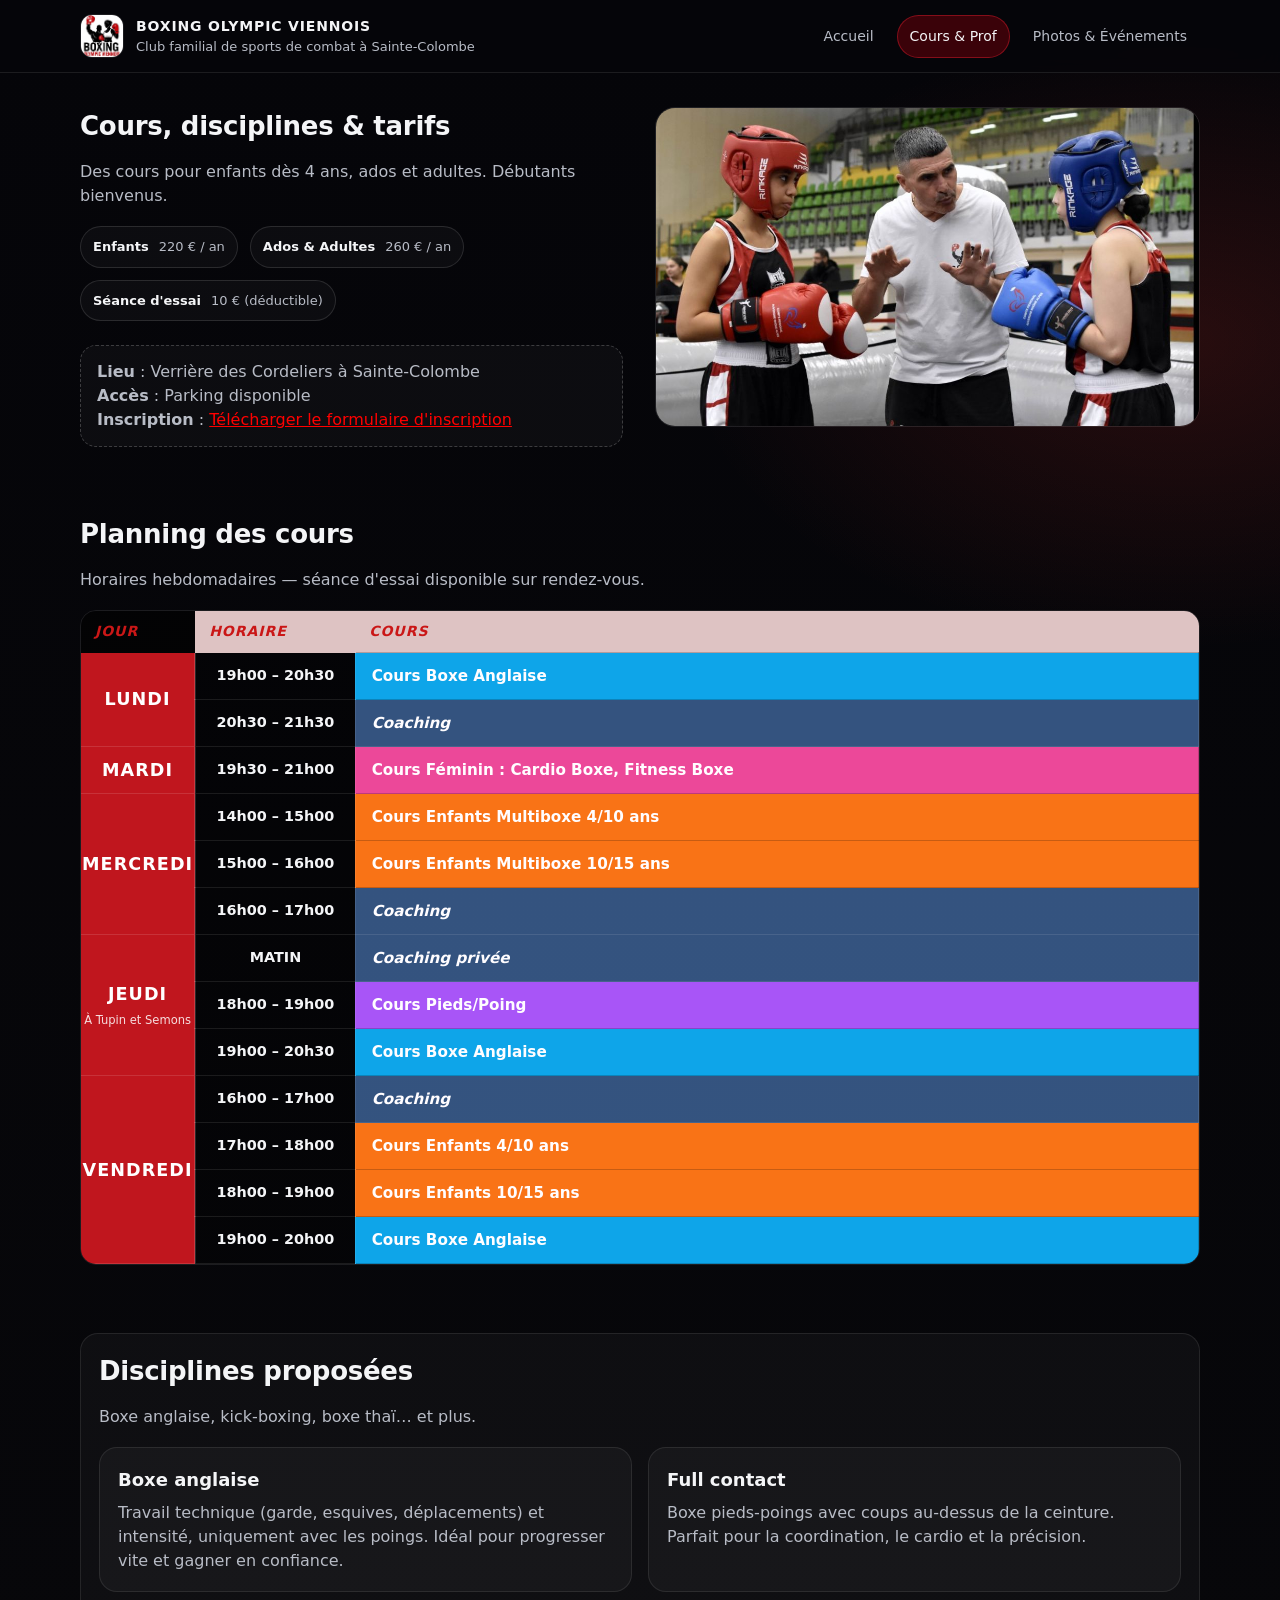
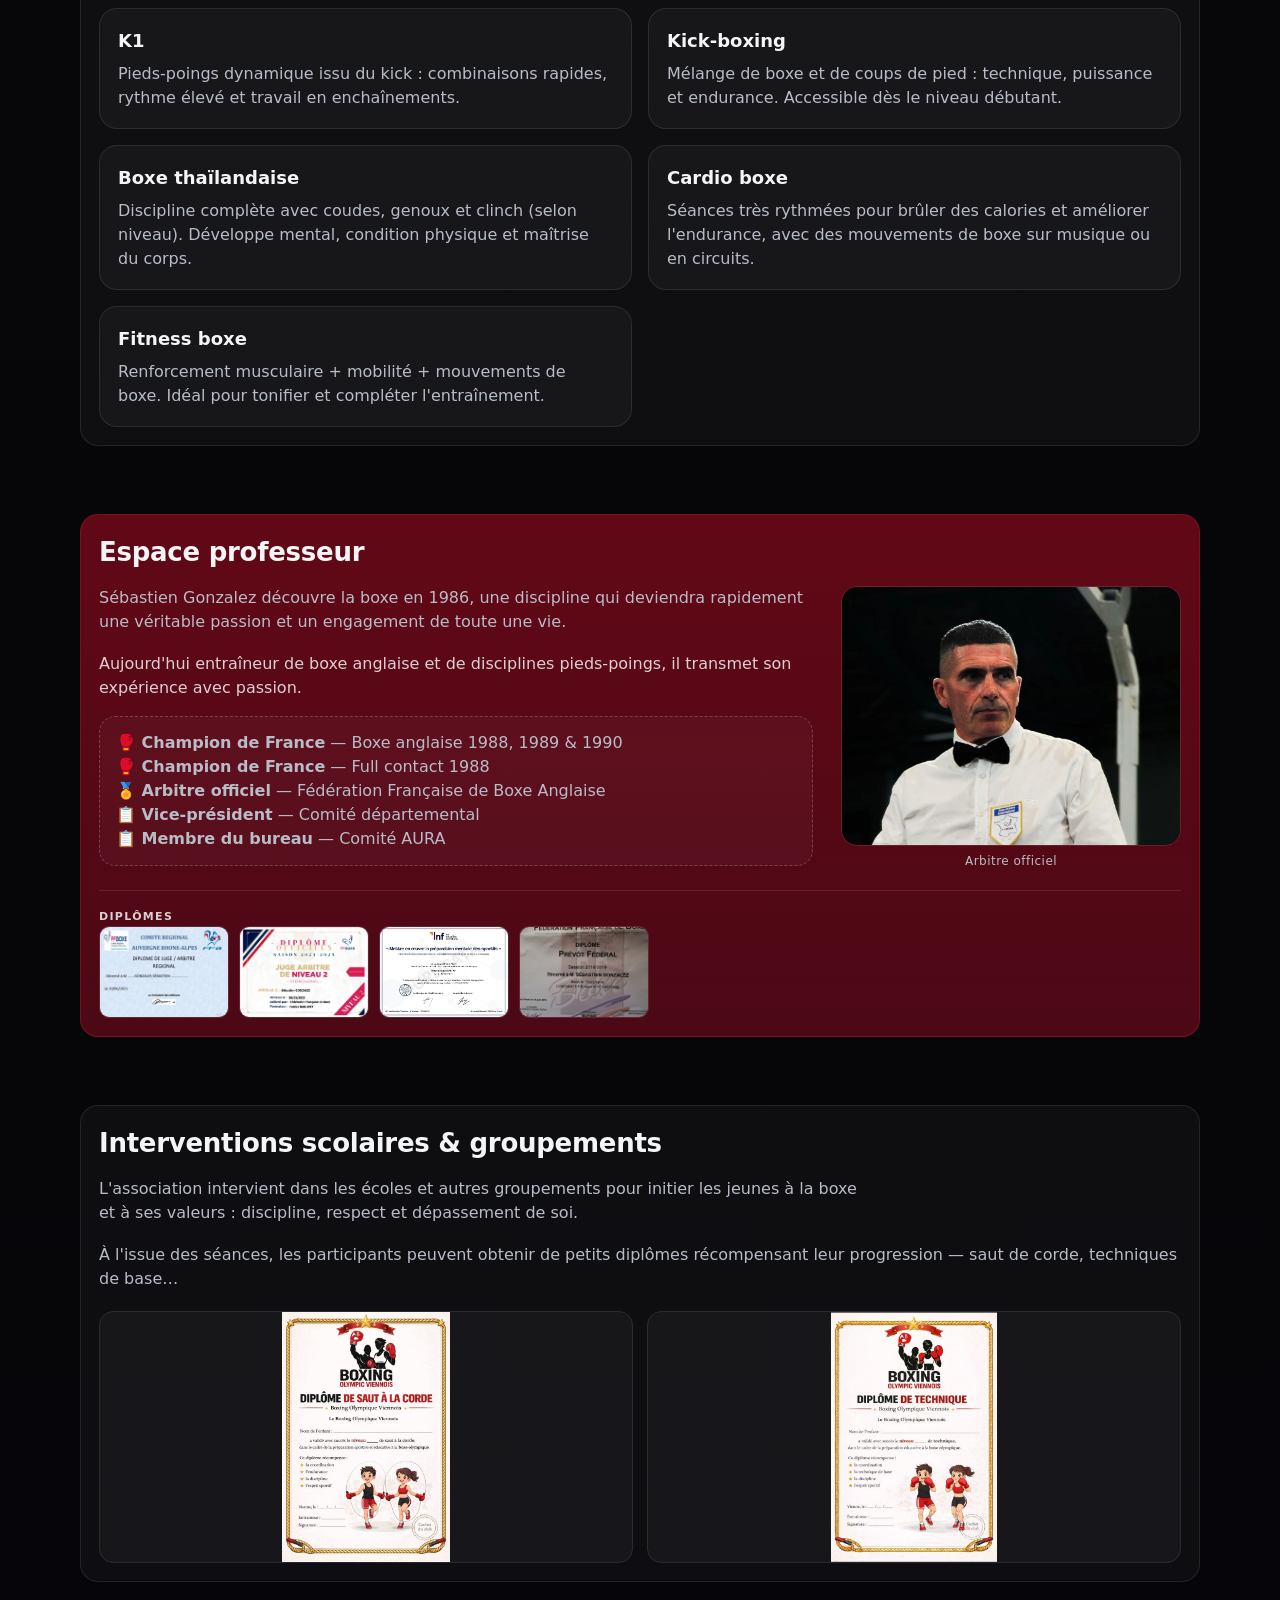
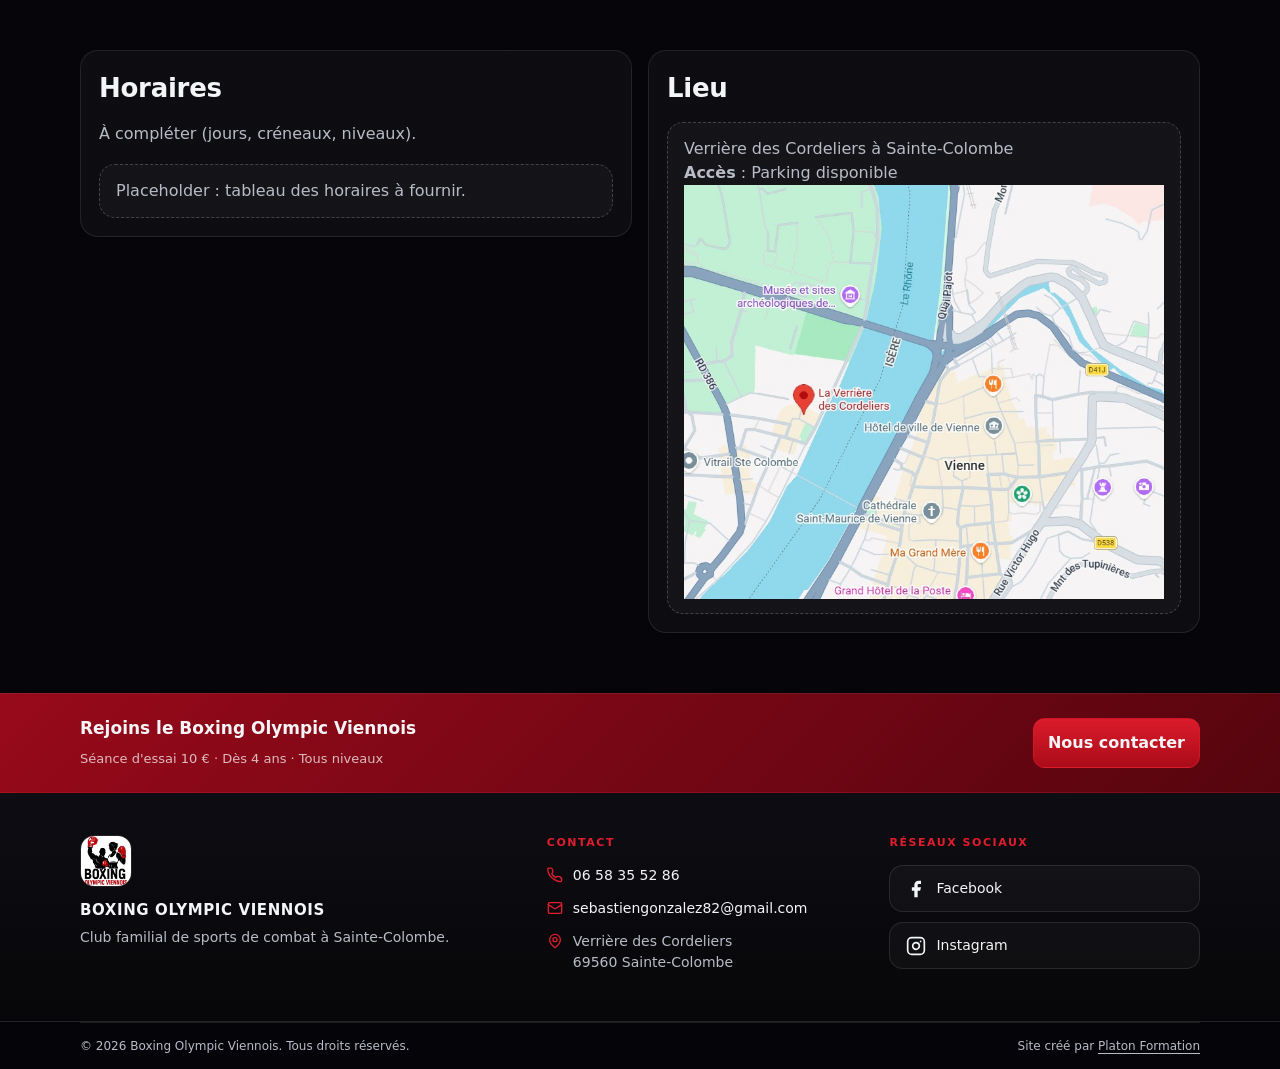
==== commit 4351de1e: "m" ====
--- a/cours.html
+++ b/cours.html
@@ -64,40 +64,76 @@
         <h2>Planning des cours</h2>
         <p class="lead">Horaires hebdomadaires — séance d'essai disponible sur rendez-vous.</p>
         <div class="schedule-wrap">
-          <table class="schedule">
+          <table class="schedule schedule--list">
             <thead>
               <tr>
-                <th class="schedule__time-col"></th>
-                <th>Lundi</th>
-                <th>Mardi</th>
-                <th>Mercredi</th>
-                <th>Jeudi</th>
+                <th class="schedule__day-col">Jour</th>
+                <th class="schedule__time-col">Horaire</th>
+                <th>Cours</th>
               </tr>
             </thead>
             <tbody>
-              <tr>
-                <td class="schedule__time">18h00</td>
-                <td class="schedule__cell schedule__cell--kids">Cours enfants<br><em>Multi-boxe</em></td>
-                <td class="schedule__cell schedule__cell--combat">Cours pieds-poings<br><em>Boxe Thaï, Kick-boxing, Full-contact, K1</em></td>
-                <td class="schedule__cell schedule__cell--ladies">Cours 100% féminins</td>
-                <td class="schedule__cell schedule__cell--kids">Cours enfants<br><em>Multi-boxe</em></td>
-              </tr>
-              <tr>
-                <td class="schedule__time">19h00</td>
-                <td class="schedule__cell schedule__cell--adults">Cours ados / adultes<br><em>Boxe anglaise</em></td>
-                <td class="schedule__cell schedule__cell--adults">Cours ados / adultes<br><em>Boxe anglaise</em></td>
-                <td class="schedule__cell schedule__cell--coaching" rowspan="2">Coaching privé</td>
-                <td class="schedule__cell schedule__cell--adults">Cours ados / adultes<br><em>Boxe anglaise</em></td>
-              </tr>
-              <tr>
-                <td class="schedule__time">20h30</td>
-                <td class="schedule__cell schedule__cell--coaching">Coaching privé</td>
-                <td class="schedule__cell schedule__cell--coaching">Coaching privé</td>
-                <td class="schedule__cell schedule__cell--coaching">Coaching privé</td>
-              </tr>
-              <tr>
-                <td class="schedule__time">21h30</td>
-                <td class="schedule__end" colspan="4"></td>
+              <!-- LUNDI -->
+              <tr>
+                <td class="schedule__day" rowspan="2">LUNDI</td>
+                <td class="schedule__time">19h00 – 20h30</td>
+                <td class="schedule__cell schedule__cell--adults">Cours Boxe Anglaise</td>
+              </tr>
+              <tr>
+                <td class="schedule__time">20h30 – 21h30</td>
+                <td class="schedule__cell schedule__cell--coaching">Coaching</td>
+              </tr>
+              <!-- MARDI -->
+              <tr>
+                <td class="schedule__day" rowspan="1">MARDI</td>
+                <td class="schedule__time">19h30 – 21h00</td>
+                <td class="schedule__cell schedule__cell--ladies">Cours Féminin : Cardio Boxe, Fitness Boxe</td>
+              </tr>
+              <!-- MERCREDI -->
+              <tr>
+                <td class="schedule__day" rowspan="3">MERCREDI</td>
+                <td class="schedule__time">14h00 – 15h00</td>
+                <td class="schedule__cell schedule__cell--kids">Cours Enfants Multiboxe 4/10 ans</td>
+              </tr>
+              <tr>
+                <td class="schedule__time">15h00 – 16h00</td>
+                <td class="schedule__cell schedule__cell--kids">Cours Enfants Multiboxe 10/15 ans</td>
+              </tr>
+              <tr>
+                <td class="schedule__time">16h00 – 17h00</td>
+                <td class="schedule__cell schedule__cell--coaching">Coaching</td>
+              </tr>
+              <!-- JEUDI -->
+              <tr>
+                <td class="schedule__day" rowspan="3">JEUDI<br><em class="schedule__day-sub">À Tupin et Semons</em></td>
+                <td class="schedule__time">MATIN</td>
+                <td class="schedule__cell schedule__cell--coaching">Coaching privée</td>
+              </tr>
+              <tr>
+                <td class="schedule__time">18h00 – 19h00</td>
+                <td class="schedule__cell schedule__cell--combat">Cours Pieds/Poing</td>
+              </tr>
+              <tr>
+                <td class="schedule__time">19h00 – 20h30</td>
+                <td class="schedule__cell schedule__cell--adults">Cours Boxe Anglaise</td>
+              </tr>
+              <!-- VENDREDI -->
+              <tr>
+                <td class="schedule__day" rowspan="4">VENDREDI</td>
+                <td class="schedule__time">16h00 – 17h00</td>
+                <td class="schedule__cell schedule__cell--coaching">Coaching</td>
+              </tr>
+              <tr>
+                <td class="schedule__time">17h00 – 18h00</td>
+                <td class="schedule__cell schedule__cell--kids">Cours Enfants 4/10 ans</td>
+              </tr>
+              <tr>
+                <td class="schedule__time">18h00 – 19h00</td>
+                <td class="schedule__cell schedule__cell--kids">Cours Enfants 10/15 ans</td>
+              </tr>
+              <tr>
+                <td class="schedule__time">19h00 – 20h00</td>
+                <td class="schedule__cell schedule__cell--adults">Cours Boxe Anglaise</td>
               </tr>
             </tbody>
           </table>
--- a/styles.css
+++ b/styles.css
@@ -266,6 +266,45 @@
 .schedule__cell--ladies  {background:#ec4899; color:#fffdff}
 .schedule__cell--adults  {background:#0ea5e9; color:#fffdff}
 .schedule__cell--coaching{background:rgba(67, 107, 162, 0.774); color:#fffdff; font-style:italic; border:1px solid rgba(148,163,184,.20)}
+
+.schedule--list .schedule__day-col{width:130px}
+.schedule--list .schedule__time-col{width:160px}
+.schedule--list thead th{text-align:left; padding:10px 14px}
+.schedule--list .schedule__day{
+  background:#c0161e;
+  color:#fff;
+  font-weight:800;
+  font-size:1.1rem;
+  text-align:center;
+  vertical-align:middle;
+  letter-spacing:.06em;
+  border-right:2px solid rgba(255,255,255,.15);
+  border-bottom:1px solid rgba(255,255,255,.12);
+}
+.schedule--list .schedule__day-sub{
+  display:block;
+  font-size:.72rem;
+  font-weight:400;
+  font-style:normal;
+  opacity:.85;
+  margin-top:4px;
+  text-transform:none;
+  letter-spacing:0;
+}
+.schedule--list .schedule__time{
+  text-align:center;
+  font-weight:600;
+  font-size:.9rem;
+  padding:12px 10px;
+  color:var(--fg);
+  border-right:1px solid var(--border);
+  border-bottom:1px solid var(--border);
+}
+.schedule--list .schedule__cell{
+  text-align:left;
+  font-size:.95rem;
+  padding:12px 16px;
+}
 
 .split{display:grid; grid-template-columns: 1fr 1fr; gap:16px; align-items:start}
 .list{margin:0; padding-left:18px; color:var(--muted)}
